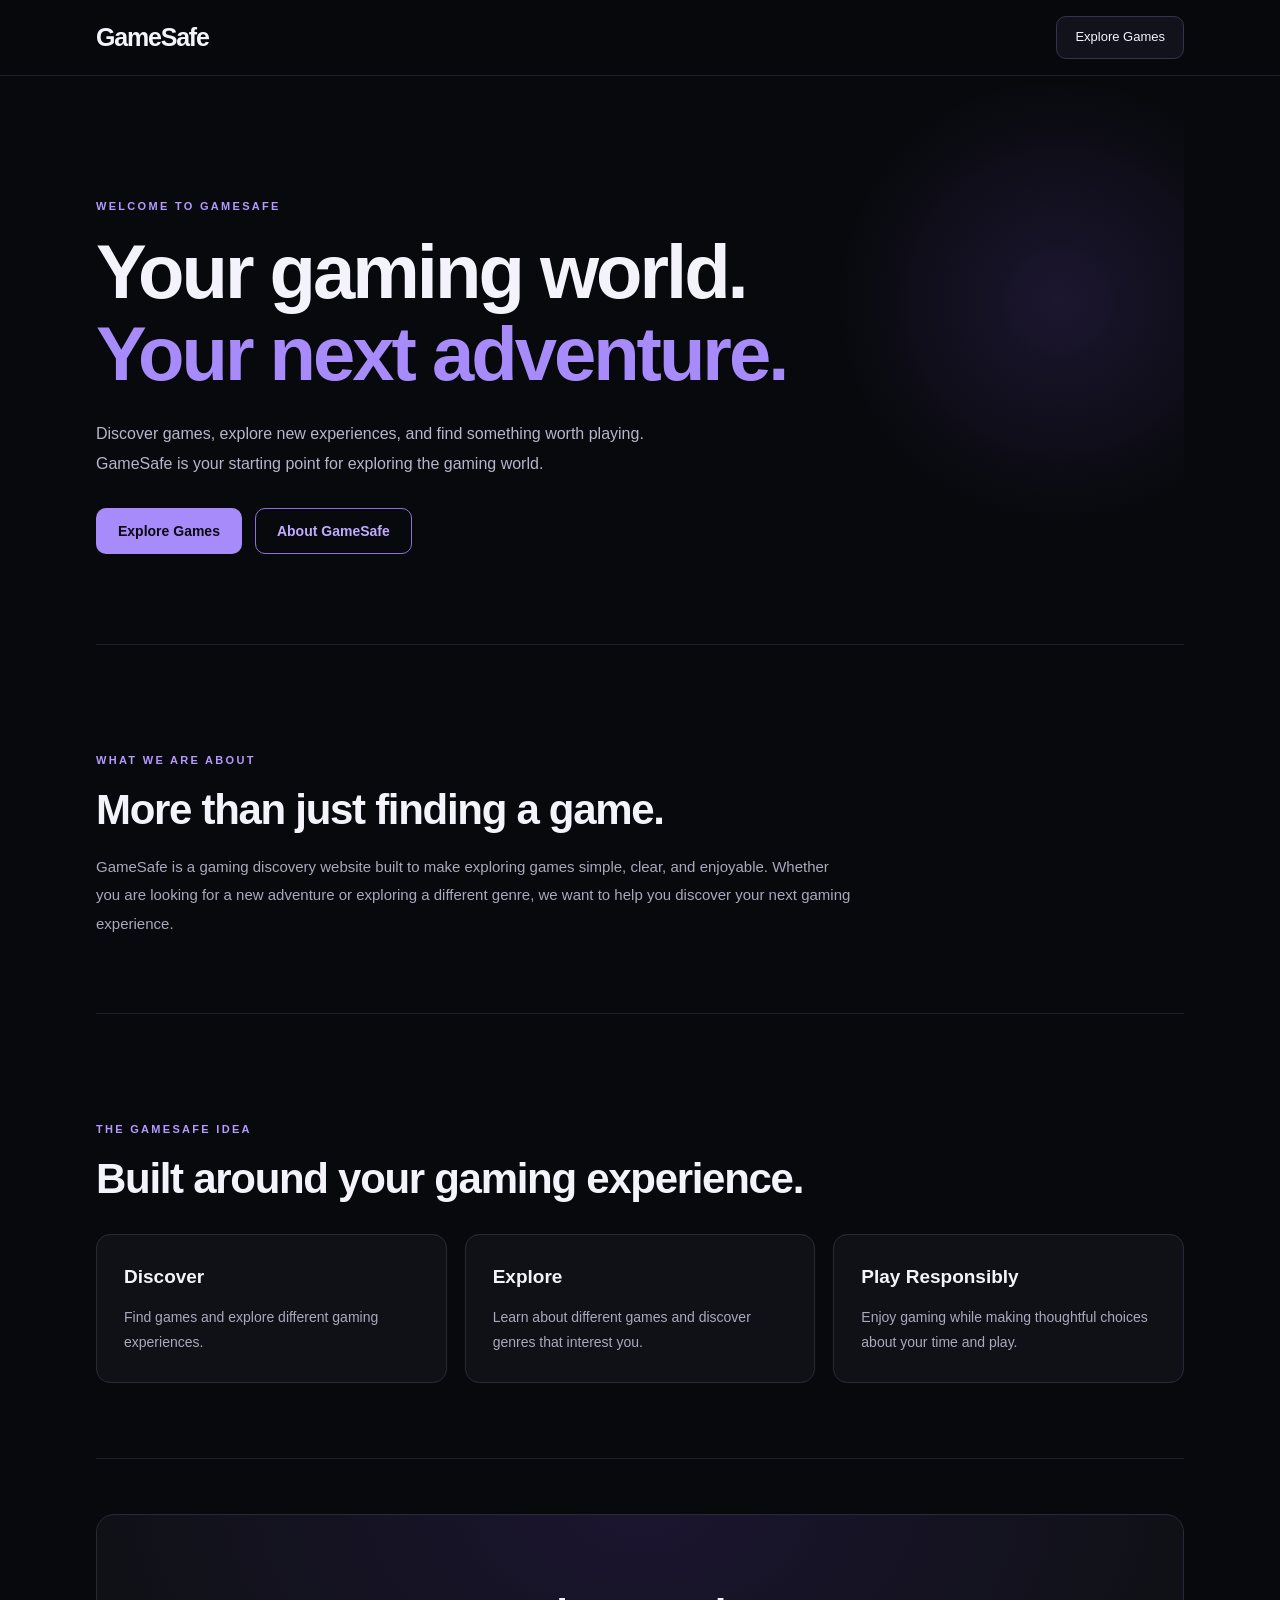
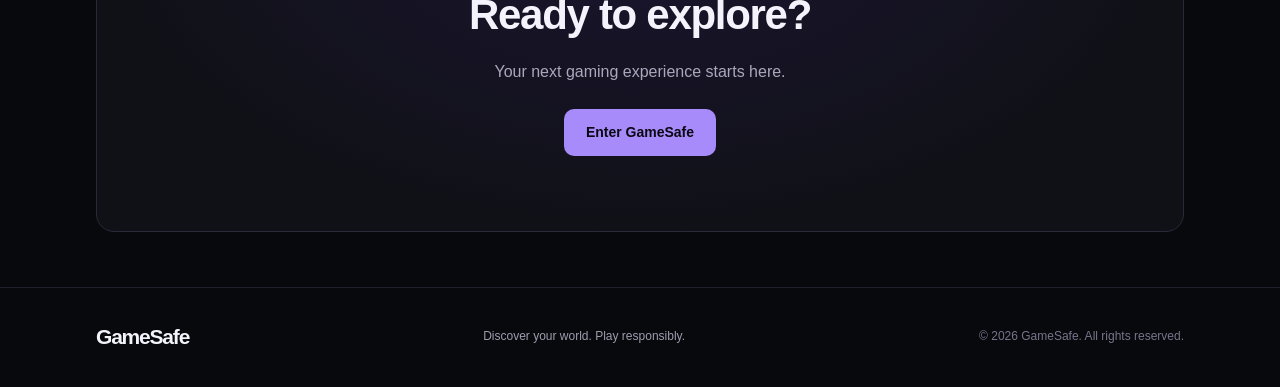
==== index.html @ dbda942b "Update index.html" ====
<!-- yo akash if you wanna modify the code you can modify but save the existing code somewhere -->

<!DOCTYPE html>
<html lang="en">
<head>
    <meta charset="UTF-8">
    <meta name="viewport" content="width=device-width, initial-scale=1.0">
    <meta name="theme-color" content="#09090b">
    <meta name="description" content="GameSafe helps you discover games and explore gaming responsibly.">
    <title>GameSafe — Discover Your Gaming World</title>
    <link rel="icon" type="image/svg+xml" href="./favicon.svg">
    <link rel="stylesheet" href="./style.css">
</head>
<body>

    <!-- HEADER -->
    <header class="site-header">
        <div class="header-container">
            <a href="./index.html" class="logo">GameSafe</a>
            <a href="./games.html" class="header-button">Explore Games</a>
        </div>
    </header>

    <!-- LANDING PAGE -->
    <main id="home">

        <!-- HERO SECTION -->
        <section class="hero-section">
            <div class="hero-content">
                <p class="eyebrow">WELCOME TO GAMESAFE</p>

                <h1>
                    Your gaming world.
                    <span class="hero-highlight">Your next adventure.</span>
                </h1>

                <p class="hero-description">
                    Discover games, explore new experiences, and find
                    something worth playing. GameSafe is your starting
                    point for exploring the gaming world.
                </p>

                <div class="hero-actions">
                    <a href="./games.html" class="primary-button">
                        Explore Games
                    </a>
                    <a href="#about" class="secondary-button">
                        About GameSafe
                    </a>
                </div>
            </div>
        </section>

        <!-- ABOUT SECTION -->
        <section class="about-section" id="about">
            <p class="eyebrow">WHAT WE ARE ABOUT</p>
            <h2>More than just finding a game.</h2>

            <p class="about-description">
                GameSafe is a gaming discovery website built to make
                exploring games simple, clear, and enjoyable.
                Whether you are looking for a new adventure or
                exploring a different genre, we want to help you
                discover your next gaming experience.
            </p>
        </section>

        <!-- WEBSITE PRINCIPLES -->
        <section class="principles-section">
            <p class="eyebrow">THE GAMESAFE IDEA</p>
            <h2>Built around your gaming experience.</h2>

            <div class="principles-grid">

                <article class="principle-card">
                    <h3>Discover</h3>
                    <p>
                        Find games and explore different
                        gaming experiences.
                    </p>
                </article>

                <article class="principle-card">
                    <h3>Explore</h3>
                    <p>
                        Learn about different games and
                        discover genres that interest you.
                    </p>
                </article>

                <article class="principle-card">
                    <h3>Play Responsibly</h3>
                    <p>
                        Enjoy gaming while making thoughtful
                        choices about your time and play.
                    </p>
                </article>

            </div>
        </section>

        <!-- FINAL CALL TO ACTION -->
        <section class="closing-section">
            <h2>Ready to explore?</h2>
            <p>Your next gaming experience starts here.</p>
            <a href="./games.html" class="primary-button">
                Enter GameSafe
            </a>
        </section>

    </main>

    <!-- FOOTER -->
    <footer class="site-footer">
        <a href="./index.html" class="logo">GameSafe</a>
        <p>Discover your world. Play responsibly.</p>
        <p class="copyright">
            &copy; 2026 GameSafe. All rights reserved.
        </p>
    </footer>
        

</body>
</html>
---- style.css ----
:root {
    --bg: #08090d;
    --surface: #101117;
    --surface-light: #171823;
    --border: #292a39;
    --text: #f4f3fb;
    --muted: #aaa8bc;
    --purple: #a78bfa;
    --purple-light: #c2aaff;
    --purple-dark: #7651c9;
    --radius: 14px;
    --content-width: 1200px;
}

* {
    box-sizing: border-box;
    margin: 0;
    padding: 0;
}

html {
    scroll-behavior: smooth;
    scroll-padding-top: 100px;
}

body {
    min-height: 100vh;
    background: var(--bg);
    color: var(--text);
    font-family: Inter, -apple-system, BlinkMacSystemFont, "Segoe UI", sans-serif;
    line-height: 1.6;
    -webkit-font-smoothing: antialiased;
}

a {
    color: inherit;
    text-decoration: none;
}

button,
input,
textarea,
select {
    font: inherit;
}

button {
    cursor: pointer;
}

img {
    display: block;
    max-width: 100%;
}

::selection {
    color: #08090d;
    background: var(--purple);
}

/* ================================
   MAIN NAVIGATION
================================ */

.site-header,
.navbar {
    min-height: 76px;
    padding: 0 7.5%;
    display: flex;
    align-items: center;
    background: rgba(8, 9, 13, 0.96);
    border-bottom: 1px solid #20202c;
    position: sticky;
    top: 0;
    z-index: 100;
    backdrop-filter: blur(18px);
}

.header-container {
    width: 100%;
    max-width: var(--content-width);
    margin: 0 auto;
    display: flex;
    align-items: center;
    justify-content: space-between;
    gap: 28px;
}

.logo {
    flex-shrink: 0;
    color: var(--text);
    font-size: 25px;
    font-weight: 800;
    letter-spacing: -1.2px;
}

.logo span {
    color: var(--purple);
}

.header-button,
.nav-button {
    flex-shrink: 0;
    padding: 10px 18px;
    color: var(--text);
    background: #11121b;
    border: 1px solid #35334b;
    border-radius: 10px;
    font-size: 13px;
    transition: background 0.2s ease, border-color 0.2s ease;
}

.header-button:hover,
.nav-button:hover {
    background: #1c192a;
    border-color: var(--purple);
}

.nav-links {
    display: flex;
    align-items: center;
    justify-content: center;
    gap: 30px;
}

.nav-links a {
    color: #aaa9bc;
    font-size: 14px;
    transition: color 0.2s ease;
}

.nav-links a:hover,
.nav-links a.active {
    color: #fff;
}

/* Shared page layout */

main {
    width: min(var(--content-width), 85%);
    margin: 0 auto;
}

section {
    scroll-margin-top: 100px;
}

/* ================================
   EYEBROW LABELS
================================ */

.eyebrow {
    margin-top: 32px;
    margin-bottom: 15px;
    color: #b49aff;
    font-size: 11px;
    font-weight: 800;
    letter-spacing: 2.3px;
}

/* ================================
   HOMEPAGE HERO
================================ */

.hero-section {
    min-height: 480px;
    padding: 90px 0;
    display: flex;
    align-items: center;
    border-bottom: 1px solid #20202c;
    position: relative;
    overflow: hidden;
}

.hero-section::before {
    content: "";
    position: absolute;
    width: 450px;
    height: 450px;
    right: -100px;
    top: 0;
    background: radial-gradient(circle, rgba(126, 87, 220, 0.17), transparent 70%);
    pointer-events: none;
}

.hero-content {
    position: relative;
    z-index: 1;
    max-width: 820px;
}

.hero-section h1 {
    max-width: 800px;
    color: var(--text);
    font-size: clamp(44px, 6vw, 76px);
    line-height: 1.08;
    letter-spacing: -3px;
}

.hero-highlight {
    display: block;
    color: var(--purple);
}

.hero-description {
    max-width: 600px;
    margin: 24px 0 28px;
    color: #b7b5c9;
    font-size: 16px;
    line-height: 1.9;
}

.hero-actions {
    display: flex;
    flex-wrap: wrap;
    gap: 13px;
}

/* Buttons */

.button,
.primary-button,
.secondary-button {
    min-height: 46px;
    padding: 11px 21px;
    display: inline-flex;
    align-items: center;
    justify-content: center;
    border: 1px solid transparent;
    border-radius: 10px;
    font-size: 14px;
    font-weight: 700;
    transition: transform 0.2s ease, box-shadow 0.2s ease, background 0.2s ease;
}

.button:hover,
.primary-button:hover,
.secondary-button:hover {
    transform: translateY(-2px);
}

.primary-button {
    color: #0a0811;
    background: var(--purple);
}

.primary-button:hover {
    background: var(--purple-light);
    box-shadow: 0 0 28px rgba(167, 139, 250, 0.2);
}

.secondary-button {
    color: var(--purple-light);
    background: transparent;
    border-color: #8d70d9;
}

.secondary-button:hover {
    background: #171321;
}

/* ================================
   ABOUT AND PRINCIPLES
================================ */

.about-section,
.principles-section {
    padding: 75px 0;
    border-bottom: 1px solid #20202c;
}

.about-section h2,
.principles-section h2,
.closing-section h2 {
    margin-bottom: 18px;
    color: var(--text);
    font-size: clamp(28px, 4vw, 42px);
    line-height: 1.2;
    letter-spacing: -1.3px;
}

.about-description {
    max-width: 760px;
    color: var(--muted);
    font-size: 15px;
    line-height: 1.9;
}

.principles-grid,
.features,
.feature-grid,
.info-grid {
    margin-top: 30px;
    display: grid;
    grid-template-columns: repeat(3, minmax(0, 1fr));
    gap: 18px;
}

.principle-card,
.feature-card {
    padding: 27px;
    background: var(--surface);
    border: 1px solid var(--border);
    border-radius: var(--radius);
    transition: border-color 0.2s ease, transform 0.2s ease;
}

.principle-card:hover,
.feature-card:hover {
    transform: translateY(-3px);
    border-color: var(--purple-dark);
}

.principle-card h3,
.feature-card h3 {
    margin-bottom: 12px;
    color: var(--text);
    font-size: 19px;
}

.principle-card p,
.feature-card p {
    color: var(--muted);
    font-size: 14px;
    line-height: 1.8;
}

/* ================================
   HOMEPAGE CLOSING SECTION
================================ */

.closing-section {
    padding: 75px 25px;
    margin: 55px 0;
    text-align: center;
    background: radial-gradient(ellipse at top, #1b1530, #101117 70%);
    border: 1px solid var(--border);
    border-radius: 18px;
}

.closing-section p {
    margin-bottom: 25px;
    color: var(--muted);
}

/* ================================
   FOOTER
================================ */

.site-footer,
.footer {
    min-height: 100px;
    padding: 25px 7.5%;
    display: flex;
    align-items: center;
    justify-content: space-between;
    flex-wrap: wrap;
    gap: 16px;
    border-top: 1px solid #20202c;
    color: #9f9caf;
}

.site-footer .logo,
.footer .logo {
    color: var(--text);
    font-size: 21px;
}

.site-footer p,
.footer p,
.footer > span {
    margin: 0;
    font-size: 12px;
}

.copyright {
    color: #77758c;
}

/* ================================
   GAMES PAGE SECTION HEADINGS
================================ */

.section-heading {
    margin-bottom: 25px;
    display: flex;
    align-items: end;
    justify-content: space-between;
    gap: 20px;
}

.section-heading h2 {
    color: var(--text);
    font-size: clamp(27px, 3vw, 36px);
    line-height: 1.2;
    letter-spacing: -1.3px;
}

.section-heading h2 span {
    color: var(--purple);
}

.section-description {
    margin-top: 10px;
    color: var(--muted);
    font-size: 14px;
}

/* Give the games collection more space below navigation */

.games-section {
    padding-top: 100px;
}

.categories-section {
    padding-top: 65px;
}

/* Collection count, if used elsewhere */

.collection-count {
    padding: 8px 11px;
    color: var(--purple-light);
    background: #13111c;
    border: 1px solid #302744;
    border-radius: 8px;
    font-size: 10px;
    letter-spacing: 1.4px;
    white-space: nowrap;
}

/* ================================
   GAME CARDS
================================ */

.game-grid {
    display: grid;
    grid-template-columns: repeat(4, minmax(0, 1fr));
    gap: 17px;
}

.game-card {
    min-width: 0;
    overflow: hidden;
    background: var(--surface);
    border: 1px solid var(--border);
    border-radius: var(--radius);
    transition: transform 0.25s ease, border-color 0.25s ease;
}

.game-card:hover {
    transform: translateY(-5px);
    border-color: #8e70d5;
}

.game-art {
    height: 170px;
    position: relative;
    display: grid;
    place-items: center;
    overflow: hidden;
}

.game-art::before,
.game-art::after {
    content: "";
    position: absolute;
    border-radius: 50%;
}

.game-art::before {
    width: 180px;
    height: 180px;
    top: -65px;
    right: -35px;
    border: 1px solid rgba(255, 255, 255, 0.22);
}

.game-art::after {
    width: 160px;
    height: 160px;
    bottom: -100px;
    left: -55px;
    background: rgba(255, 255, 255, 0.08);
}

/* Game artwork backgrounds */

.art-adventure {
    background: linear-gradient(145deg, #7f9dba, #314f75 48%, #1c1c37);
}

.art-racing {
    background: linear-gradient(145deg, #24113c, #9a2a91 45%, #10182c);
}

.art-fantasy {
    background: linear-gradient(145deg, #9ec9c5, #457c8b 48%, #283c5b);
}

.art-scifi {
    background: linear-gradient(145deg, #172e51, #384b81 48%, #10101d);
}

.art-label {
    position: absolute;
    top: 13px;
    left: 13px;
    padding: 6px 8px;
    color: #fff;
    background: rgba(9, 9, 17, 0.55);
    border: 1px solid rgba(255, 255, 255, 0.18);
    border-radius: 6px;
    font-size: 9px;
    letter-spacing: 1px;
}

.art-visual {
    position: relative;
    z-index: 1;
    color: rgba(255, 255, 255, 0.9);
    font-size: 66px;
    font-weight: 900;
    letter-spacing: -5px;
    text-shadow: 0 8px 35px rgba(0, 0, 0, 0.3);
    transform: rotate(-7deg);
}

.game-info {
    padding: 17px;
}

.game-title-row {
    display: flex;
    align-items: center;
    justify-content: space-between;
    gap: 8px;
}

.game-title-row h3 {
    font-size: 15px;
    line-height: 1.4;
}

.game-number {
    color: #77748c;
    font-size: 10px;
}

.game-info p {
    min-height: 40px;
    margin: 10px 0 14px;
    color: var(--muted);
    font-size: 12px;
    line-height: 1.7;
}

.tags {
    display: flex;
    flex-wrap: wrap;
    gap: 6px;
}

.tags span {
    padding: 6px 8px;
    color: #c7c1e1;
    background: #171624;
    border: 1px solid #303047;
    border-radius: 7px;
    font-size: 10px;
}

/* ================================
   GAME GENRE CARDS
================================ */

.category-grid {
    display: grid;
    grid-template-columns: repeat(3, minmax(0, 1fr));
    gap: 13px;
}

.category-card {
    min-height: 76px;
    padding: 0 19px;
    display: flex;
    align-items: center;
    gap: 15px;
    background: var(--surface);
    border: 1px solid #2c2b3e;
    border-radius: 12px;
    transition: background 0.2s ease, border-color 0.2s ease;
}

.category-card:hover {
    background: #171321;
    border-color: #8d70d9;
}

.category-icon {
    width: 32px;
    color: #ad8aff;
    font-size: 26px;
    text-align: center;
    flex-shrink: 0;
}

.category-card > span:nth-child(2) {
    font-size: 14px;
    font-weight: 650;
}

.category-arrow {
    margin-left: auto;
    color: #ad8aff;
    font-size: 17px;
    transition: transform 0.2s ease;
}

.category-card:hover .category-arrow {
    transform: translate(3px, -3px);
}

/* ================================
   RESPONSIBLE GAMING PANEL
================================ */

.responsible-panel {
    margin: 65px 0 55px;
    padding: 28px 20px;
    display: grid;
    grid-template-columns: repeat(3, minmax(0, 1fr));
    gap: 20px;
    background: linear-gradient(110deg, #101117, #0c0d13);
    border: 1px solid var(--border);
    border-radius: 15px;
}

.responsible-item {
    padding: 0 10px;
    display: flex;
    align-items: center;
    gap: 15px;
}

.responsible-item + .responsible-item {
    padding-left: 25px;
    border-left: 1px solid var(--border);
}

.responsible-icon {
    width: 46px;
    height: 46px;
    flex: 0 0 46px;
    display: grid;
    place-items: center;
    color: var(--purple-light);
    background: #1a1529;
    border: 1px solid #44346c;
    border-radius: 50%;
    font-size: 25px;
}

.responsible-item h3 {
    margin-bottom: 7px;
    font-size: 14px;
}

.responsible-item p {
    color: var(--muted);
    font-size: 11px;
    line-height: 1.8;
}

/* ================================
   SHARED INPUTS
================================ */

input,
textarea,
select {
    width: 100%;
    padding: 12px 14px;
    color: var(--text);
    background: var(--surface);
    border: 1px solid var(--border);
    border-radius: 9px;
    outline: none;
}

input:focus,
textarea:focus,
select:focus {
    border-color: var(--purple);
    box-shadow: 0 0 0 3px rgba(167, 139, 250, 0.1);
}

input::placeholder,
textarea::placeholder {
    color: #77758c;
}

/* Keyboard accessibility */

a:focus-visible,
button:focus-visible,
input:focus-visible,
textarea:focus-visible,
select:focus-visible {
    outline: 2px solid var(--purple-light);
    outline-offset: 4px;
}

/* ================================
   TABLET LAYOUT
================================ */

@media (max-width: 950px) {
    .site-header,
    .navbar {
        padding-left: 5%;
        padding-right: 5%;
    }

    main {
        width: 90%;
    }

    .game-grid {
        grid-template-columns: repeat(2, minmax(0, 1fr));
    }

    .principles-grid,
    .features,
    .feature-grid,
    .info-grid {
        grid-template-columns: repeat(2, minmax(0, 1fr));
    }

    .responsible-panel {
        grid-template-columns: 1fr;
    }

    .responsible-item + .responsible-item {
        padding: 20px 10px 0;
        border-top: 1px solid var(--border);
        border-left: none;
    }
}

/* ================================
   MOBILE LAYOUT
================================ */

@media (max-width: 620px) {
    .site-header,
    .navbar {
        min-height: 70px;
        padding: 14px 5%;
    }

    .logo {
        font-size: 23px;
    }

    .header-button,
    .nav-button {
        padding: 9px 12px;
        font-size: 12px;
    }

    .hero-section {
        min-height: auto;
        padding: 65px 0;
    }

    .hero-section h1 {
        font-size: clamp(40px, 11vw, 60px);
        letter-spacing: -2px;
    }

    .hero-description {
        font-size: 14px;
    }

    .about-section,
    .principles-section {
        padding: 55px 0;
    }

    .principles-grid,
    .features,
    .feature-grid,
    .info-grid,
    .category-grid {
        grid-template-columns: 1fr;
    }

    /* Stack heading content on smaller screens */

    .section-heading {
        align-items: flex-start;
        flex-direction: column;
    }

    .game-grid {
        gap: 12px;
    }

    .game-art {
        height: 130px;
    }

    .game-info {
        padding: 12px;
    }

    .game-title-row h3 {
        font-size: 13px;
    }

    .game-info p {
        font-size: 11px;
    }

    .tags span {
        font-size: 9px;
    }

    .closing-section {
        padding: 55px 18px;
        margin: 40px 0;
    }

    .site-footer,
    .footer {
        flex-direction: column;
        align-items: flex-start;
        padding: 25px 5%;
    }

    .responsible-panel {
        margin: 45px 0;
        padding: 22px 12px;
    }
}

/* Smaller phones */

@media (max-width: 360px) {
    .game-grid {
        grid-template-columns: 1fr;
    }

    .game-art {
        height: 180px;
    }

    .hero-actions {
        flex-direction: column;
        align-items: stretch;
    }
}

/* ================================
   GAMESAFE AUTHENTICATION PAGE
================================ */

.auth-page {
    min-height: 100vh;
    margin: 0;
    background:
        radial-gradient(
            ellipse at 50% 35%,
            rgba(132, 92, 255, 0.10),
            transparent 55%
        ),
        #08080c;
    color: #f7f5ff;
    font-family: Inter, system-ui, -apple-system, BlinkMacSystemFont,
        "Segoe UI", sans-serif;
}

/* Authentication header */

.auth-header {
    width: min(1200px, calc(100% - 48px));
    min-height: 82px;
    margin: 0 auto;
    display: flex;
    align-items: center;
    justify-content: space-between;
    border-bottom: 1px solid rgba(255, 255, 255, 0.08);
}

.auth-header .brand {
    color: #f7f5ff;
    font-size: 27px;
    font-weight: 850;
    letter-spacing: -1.5px;
    text-decoration: none;
}

.auth-header .brand span {
    color: #a78bfa;
}

.auth-header p {
    color: #9290a3;
    font-size: 10px;
    font-weight: 800;
    letter-spacing: 2px;
}

/* Authentication layout */

.auth-main {
    width: min(calc(100% - 32px), 480px);
    margin: 0 auto;
    padding: 64px 0 35px;
}

.auth-card {
    padding: 38px;
    border: 1px solid rgba(180, 155, 255, 0.19);
    border-radius: 24px;
    background: rgba(17, 16, 25, 0.88);
    box-shadow:
        0 25px 80px rgba(0, 0, 0, 0.3),
        0 0 55px rgba(139, 92, 246, 0.055);
}

/* Authentication heading */

.auth-label {
    display: inline-block;
    margin-bottom: 17px;
    color: #b59aff;
    font-size: 11px;
    font-weight: 850;
    letter-spacing: 2.5px;
}

.auth-heading h1 {
    margin: 0 0 13px;
    font-size: clamp(30px, 6vw, 39px);
    font-weight: 850;
    letter-spacing: -1.8px;
    line-height: 1.15;
}

.auth-heading h1 span {
    color: #a78bfa;
}

.auth-heading p {
    margin: 0;
    color: #a6a2b5;
    font-size: 14px;
    line-height: 1.8;
}

/* Authentication form */

.auth-form {
    margin-top: 32px;
}

.form-group {
    margin-bottom: 21px;
}

.form-group label {
    display: block;
    margin-bottom: 9px;
    color: #e8e4f5;
    font-size: 13px;
    font-weight: 700;
}

.form-group input {
    box-sizing: border-box;
    width: 100%;
    min-height: 49px;
    padding: 0 15px;
    border: 1px solid #343142;
    border-radius: 11px;
    outline: none;
    background: #0d0c13;
    color: #f7f5ff;
    font: inherit;
    font-size: 14px;
    transition: border-color 0.2s, box-shadow 0.2s;
}

.form-group input::placeholder {
    color: #686477;
}

.form-group input:focus {
    border-color: #a78bfa;
    box-shadow: 0 0 0 3px rgba(167, 139, 250, 0.12);
}

/* Remember me and password recovery */

.auth-options {
    display: flex;
    align-items: center;
    justify-content: space-between;
    flex-wrap: wrap;
    gap: 12px;
    margin: 4px 0 25px;
}

.remember-option {
    display: inline-flex;
    align-items: center;
    gap: 8px;
    color: #b6b2c5;
    font-size: 12px;
    cursor: pointer;
}

.remember-option input {
    accent-color: #a78bfa;
}

.auth-options a {
    color: #b59aff;
    font-size: 12px;
    text-decoration: none;
}

.auth-options a:hover {
    color: #d1c2ff;
    text-decoration: underline;
}

/* Sign-in button */

.auth-submit {
    display: flex;
    align-items: center;
    justify-content: space-between;
    width: 100%;
    min-height: 51px;
    padding: 0 18px;
    border: 0;
    border-radius: 11px;
    background: #a78bfa;
    color: #100b20;
    font: inherit;
    font-size: 14px;
    font-weight: 850;
    cursor: pointer;
    transition: background 0.2s, transform 0.2s, box-shadow 0.2s;
}

.auth-submit span {
    font-size: 21px;
}

.auth-submit:hover {
    background: #bba5ff;
    box-shadow: 0 8px 28px rgba(167, 139, 250, 0.18);
    transform: translateY(-1px);
}

.auth-submit:active {
    transform: translateY(0);
}

/* Authentication status message */

.auth-message {
    display: none;
    margin: 15px 0 0;
    padding: 12px;
    border: 1px solid rgba(167, 139, 250, 0.2);
    border-radius: 9px;
    background: rgba(167, 139, 250, 0.07);
    color: #d4c7ff;
    font-size: 12px;
    line-height: 1.6;
}

.auth-message.is-visible {
    display: block;
}

/* Create account */

.auth-divider {
    display: flex;
    align-items: center;
    gap: 14px;
    margin: 29px 0 20px;
}

.auth-divider::before,
.auth-divider::after {
    flex: 1;
    height: 1px;
    background: #302b3c;
    content: "";
}

.auth-divider span {
    color: #777286;
    font-size: 10px;
    font-weight: 800;
    letter-spacing: 1.7px;
}

.create-account {
    display: flex;
    align-items: center;
    justify-content: space-between;
    min-height: 48px;
    padding: 0 15px;
    border: 1px solid #454052;
    border-radius: 11px;
    color: #f0ebff;
    font-size: 13px;
    font-weight: 750;
    text-decoration: none;
    transition: border-color 0.2s, background 0.2s;
}

.create-account span {
    color: #b59aff;
    font-size: 19px;
}

.create-account:hover {
    border-color: #a78bfa;
    background: rgba(167, 139, 250, 0.06);
}

/* Authentication footer */

.auth-footer {
    margin: 23px 0 0;
    color: #777286;
    font-size: 11px;
    line-height: 1.7;
    text-align: center;
}

.auth-bottom {
    margin: 28px 0 0;
    color: #6f687f;
    font-size: 10px;
    font-weight: 800;
    letter-spacing: 2.5px;
    text-align: center;
}

/* Authentication mobile layout */

@media (max-width: 520px) {
    .auth-header {
        width: calc(100% - 32px);
        min-height: 70px;
    }

    .auth-header .brand {
        font-size: 24px;
    }

    .auth-header p {
        font-size: 8px;
        letter-spacing: 1px;
    }

    .auth-main {
        padding-top: 35px;
    }

    .auth-card {
        padding: 25px 21px;
        border-radius: 19px;
    }

    .auth-heading h1 {
        letter-spacing: -1.2px;
    }
}

/* Respect reduced-motion preferences */

@media (prefers-reduced-motion: reduce) {
    .button,
    .primary-button,
    .secondary-button,
    .game-card,
    .category-arrow,
    .auth-submit,
    .form-group input,
    .create-account {
        transition: none;
    }

    html {
        scroll-behavior: auto;
    }
}

/* ================================
   NAVBAR ALIGNMENT
================================ */

/* These rules apply to pages using .navbar */

.navbar {
    justify-content: space-between;
    gap: 24px;
    padding-left: max(24px, calc((100% - 1200px) / 2));
    padding-right: max(24px, calc((100% - 1200px) / 2));
}

.navbar .nav-links {
    display: flex;
    align-items: center;
    justify-content: center;
    flex: 1;
    gap: clamp(14px, 2vw, 30px);
}

.navbar .logo,
.navbar .nav-button {
    flex-shrink: 0;
}

.navbar .nav-links a {
    white-space: nowrap;
}

@media (max-width: 850px) {
    .navbar {
        flex-wrap: wrap;
        justify-content: center;
        padding-top: 14px;
        padding-bottom: 14px;
    }

    .navbar .nav-links {
        flex-wrap: wrap;
        flex: 1 1 100%;
        gap: 12px 20px;
    }
}

/* GameSafe Sign In Page */

.signin-container {
    min-height: 85vh;
    display: flex;
    align-items: center;
    justify-content: center;
    padding: 60px 20px;
}

.signin-card {
    width: 100%;
    max-width: 430px;
    padding: 40px;
    background: #101117;
    border: 1px solid #292a39;
    border-radius: 20px;
    box-shadow: 0 20px 60px rgba(0, 0, 0, 0.3);
}

.signin-card h1 {
    margin: 0 0 12px;
    color: #f4f2ff;
    font-size: 32px;
    line-height: 1.2;
}

.signin-description {
    margin-bottom: 30px;
    color: #a4a4b5;
    font-size: 14px;
    line-height: 1.7;
}

.signin-form {
    display: flex;
    flex-direction: column;
}

.signin-form label {
    margin: 0 0 8px;
    color: #e8e5f5;
    font-size: 13px;
    font-weight: 600;
}

.signin-form input {
    width: 100%;
    box-sizing: border-box;
    margin-bottom: 22px;
    padding: 14px 15px;
    background: #171823;
    border: 1px solid #303143;
    border-radius: 10px;
    color: #f4f2ff;
    font-size: 14px;
    outline: none;
    transition: border-color 0.2s, box-shadow 0.2s;
}

.signin-form input:focus {
    border-color: #a78bfa;
    box-shadow: 0 0 0 3px rgba(167, 139, 250, 0.12);
}

.signin-form input::placeholder {
    color: #747487;
}

.signin-button {
    padding: 14px;
    margin-top: 4px;
    background: #a78bfa;
    border: none;
    border-radius: 10px;
    color: #08090d;
    font-size: 14px;
    font-weight: 800;
    cursor: pointer;
    transition: background 0.2s, transform 0.2s;
}

.signin-button:hover {
    background: #bba6ff;
    transform: translateY(-2px);
}

.signup-text {
    margin-top: 26px;
    color: #a4a4b5;
    font-size: 13px;
    text-align: center;
}

.signup-text a {
    color: #b49aff;
    font-weight: 700;
    text-decoration: none;
}

.signup-text a:hover {
    text-decoration: underline;
}

.back-link {
    color: #c8c4d8;
    font-size: 13px;
    text-decoration: none;
}

.back-link:hover {
    color: #b49aff;
}

@media (max-width: 480px) {
    .signin-card {
        padding: 28px 22px;
    }

    .signin-card h1 {
        font-size: 27px;
    }
}

/* Sign-in page header fix */

.signin-header {
    position: relative;
    top: 0;
    left: 0;
    width: 100%;
    min-height: 76px;
    padding: 20px 7%;
    box-sizing: border-box;

    display: flex;
    align-items: center;
    justify-content: space-between;
    gap: 24px;
}

.signin-header .logo {
    display: inline-block;
    margin: 0;
    font-size: 22px;
    line-height: 1.4;
    white-space: nowrap;
}

.signin-header .back-link {
    display: inline-block;
    margin: 0;
    font-size: 14px;
    line-height: 1.5;
    white-space: nowrap;
}

.signin-container {
    min-height: calc(100vh - 76px);
    padding: 24px 20px;
    box-sizing: border-box;
}

@media (max-width: 480px) {
    .signin-header {
        padding: 18px 20px;
        gap: 16px;
    }
}
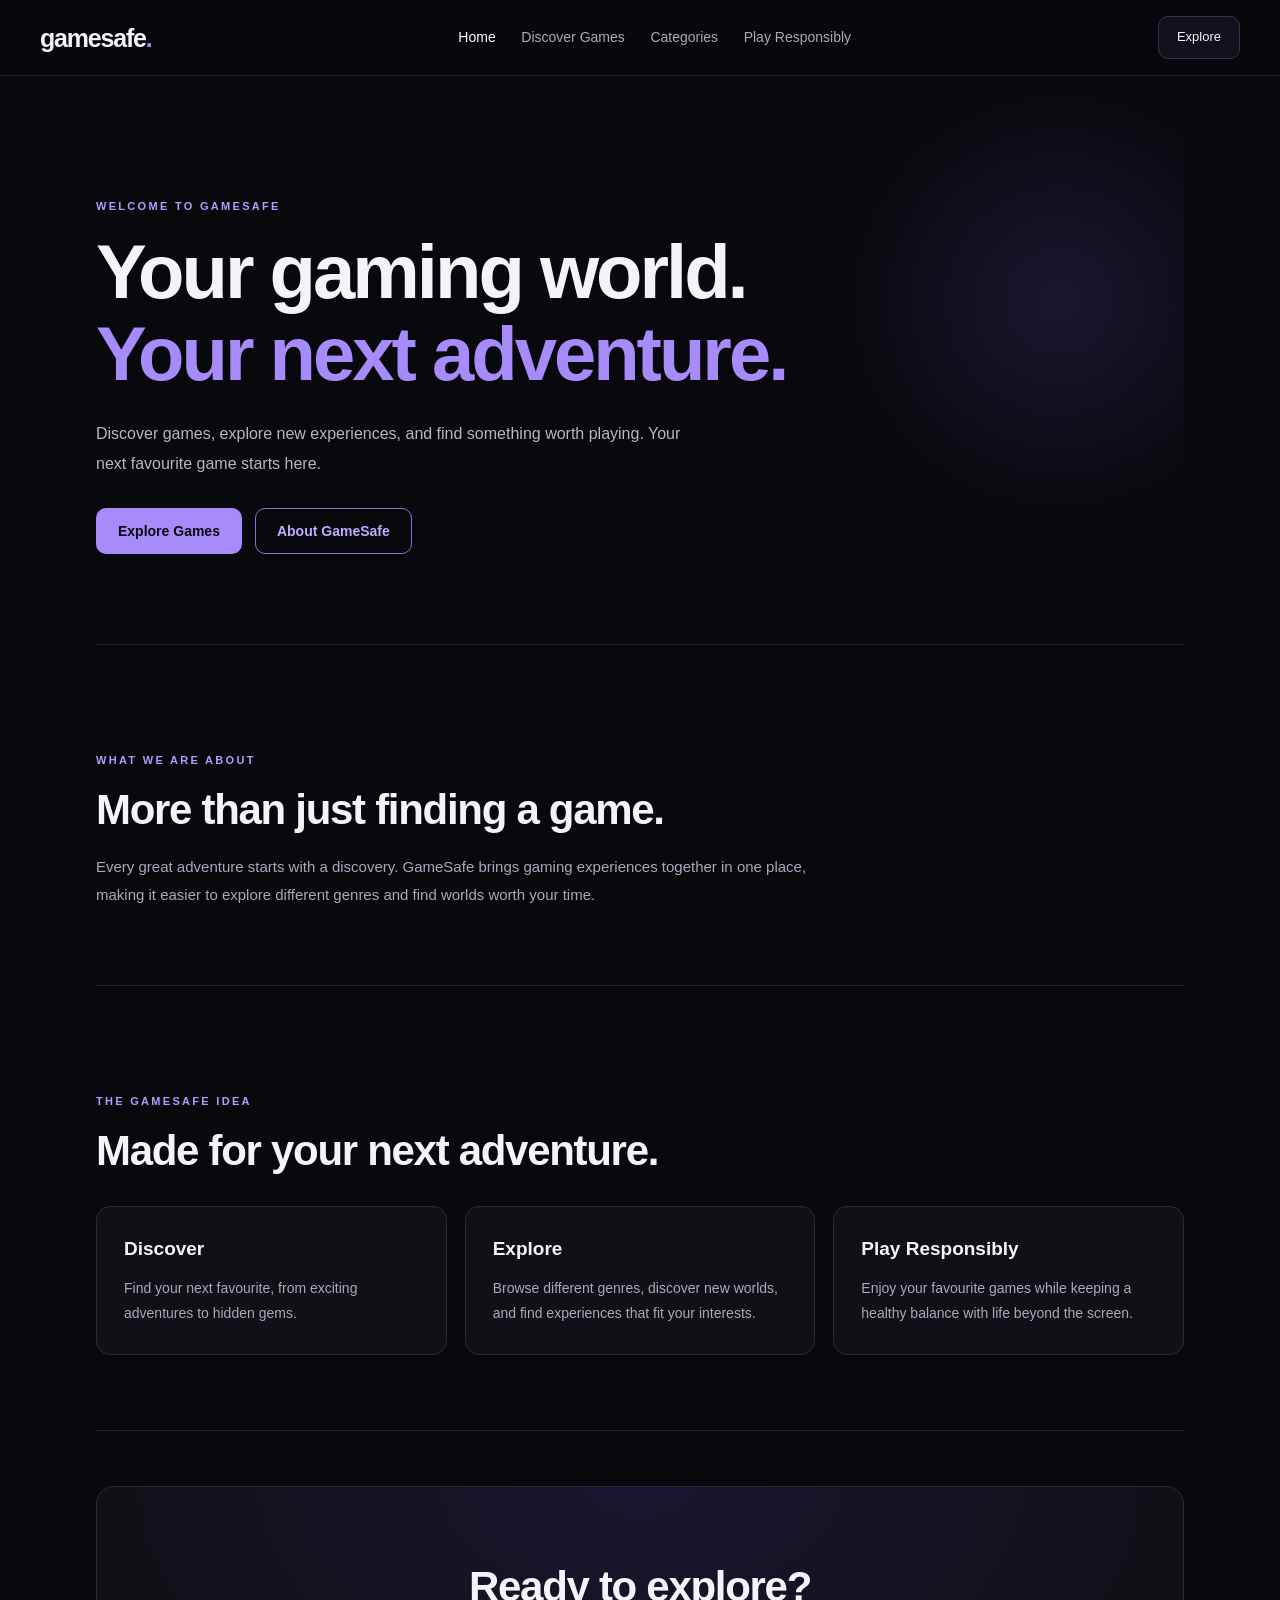
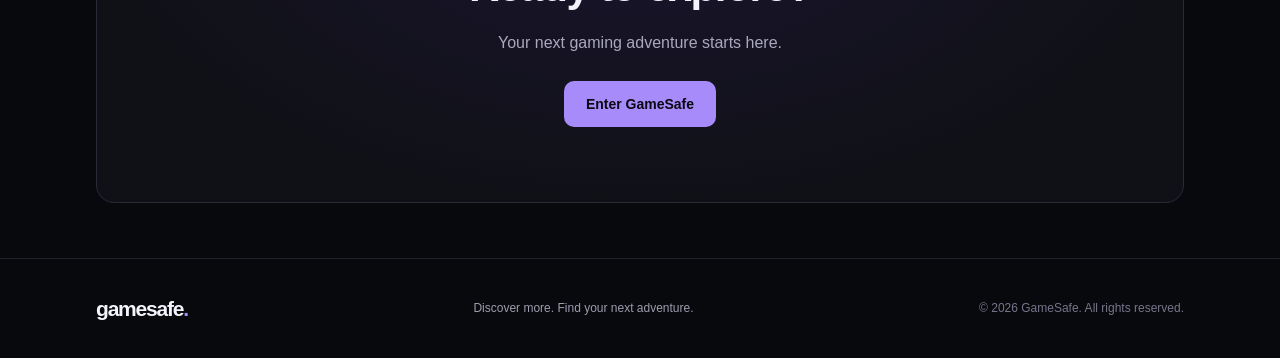
==== commit 3d635693: "Update index.html" ====
--- a/index.html
+++ b/index.html
@@ -1,127 +1,154 @@
-<!-- yo akash if you wanna modify the code you can modify but save the existing code somewhere -->
 
 <!DOCTYPE html>
 <html lang="en">
 <head>
+    <meta name="google-site-verification" content="UzLrV-4AFSS6kIqzw9CiGwNvHxpUOqqBNGoeSu82Of0">
     <meta charset="UTF-8">
     <meta name="viewport" content="width=device-width, initial-scale=1.0">
     <meta name="theme-color" content="#09090b">
-    <meta name="description" content="GameSafe helps you discover games and explore gaming responsibly.">
+    <meta name="description" content="GameSafe helps you discover games, explore genres, and find your next gaming adventure.">
+
     <title>GameSafe — Discover Your Gaming World</title>
+
     <link rel="icon" type="image/svg+xml" href="./favicon.svg">
     <link rel="stylesheet" href="./style.css">
 </head>
+
 <body>
 
-    <!-- HEADER -->
-    <header class="site-header">
-        <div class="header-container">
-            <a href="./index.html" class="logo">GameSafe</a>
-            <a href="./games.html" class="header-button">Explore Games</a>
-        </div>
+    <!-- MAIN NAVIGATION -->
+    <header class="navbar">
+        <a href="./index.html" class="logo" aria-label="GameSafe home">
+            gamesafe<span>.</span>
+        </a>
+
+        <nav class="nav-links" aria-label="Main navigation">
+            <a href="./index.html" class="active" aria-current="page">Home</a>
+            <a href="./games.html">Discover Games</a>
+            <a href="./games.html#categories">Categories</a>
+            <a href="#responsible">Play Responsibly</a>
+        </nav>
+
+        <a href="./games.html#games" class="nav-button">Explore</a>
     </header>
 
-    <!-- LANDING PAGE -->
+    <!-- HOMEPAGE -->
     <main id="home">
 
-        <!-- HERO SECTION -->
+        <!-- HERO -->
         <section class="hero-section">
             <div class="hero-content">
+
                 <p class="eyebrow">WELCOME TO GAMESAFE</p>
 
                 <h1>
                     Your gaming world.
-                    <span class="hero-highlight">Your next adventure.</span>
+                    <span class="hero-highlight">
+                        Your next adventure.
+                    </span>
                 </h1>
 
                 <p class="hero-description">
                     Discover games, explore new experiences, and find
-                    something worth playing. GameSafe is your starting
-                    point for exploring the gaming world.
+                    something worth playing. Your next favourite game
+                    starts here.
                 </p>
 
                 <div class="hero-actions">
                     <a href="./games.html" class="primary-button">
                         Explore Games
                     </a>
+
                     <a href="#about" class="secondary-button">
                         About GameSafe
                     </a>
                 </div>
+
             </div>
         </section>
 
-        <!-- ABOUT SECTION -->
+        <!-- ABOUT -->
         <section class="about-section" id="about">
+
             <p class="eyebrow">WHAT WE ARE ABOUT</p>
+
             <h2>More than just finding a game.</h2>
 
             <p class="about-description">
-                GameSafe is a gaming discovery website built to make
-                exploring games simple, clear, and enjoyable.
-                Whether you are looking for a new adventure or
-                exploring a different genre, we want to help you
-                discover your next gaming experience.
+                Every great adventure starts with a discovery.
+                GameSafe brings gaming experiences together in one
+                place, making it easier to explore different genres
+                and find worlds worth your time.
             </p>
+
         </section>
 
-        <!-- WEBSITE PRINCIPLES -->
-        <section class="principles-section">
+        <!-- PRINCIPLES -->
+        <section class="principles-section" id="responsible">
+
             <p class="eyebrow">THE GAMESAFE IDEA</p>
-            <h2>Built around your gaming experience.</h2>
+
+            <h2>Made for your next adventure.</h2>
 
             <div class="principles-grid">
 
                 <article class="principle-card">
                     <h3>Discover</h3>
                     <p>
-                        Find games and explore different
-                        gaming experiences.
+                        Find your next favourite, from exciting
+                        adventures to hidden gems.
                     </p>
                 </article>
 
                 <article class="principle-card">
                     <h3>Explore</h3>
                     <p>
-                        Learn about different games and
-                        discover genres that interest you.
+                        Browse different genres, discover new worlds,
+                        and find experiences that fit your interests.
                     </p>
                 </article>
 
                 <article class="principle-card">
                     <h3>Play Responsibly</h3>
                     <p>
-                        Enjoy gaming while making thoughtful
-                        choices about your time and play.
+                        Enjoy your favourite games while keeping
+                        a healthy balance with life beyond the screen.
                     </p>
                 </article>
 
             </div>
+
         </section>
 
         <!-- FINAL CALL TO ACTION -->
         <section class="closing-section">
+
             <h2>Ready to explore?</h2>
-            <p>Your next gaming experience starts here.</p>
+
+            <p>Your next gaming adventure starts here.</p>
+
             <a href="./games.html" class="primary-button">
                 Enter GameSafe
             </a>
+
         </section>
 
     </main>
 
     <!-- FOOTER -->
     <footer class="site-footer">
-        <a href="./index.html" class="logo">GameSafe</a>
-        <p>Discover your world. Play responsibly.</p>
+
+        <a href="./index.html" class="logo">
+            gamesafe<span>.</span>
+        </a>
+
+        <p>Discover more. Find your next adventure.</p>
+
         <p class="copyright">
             &copy; 2026 GameSafe. All rights reserved.
         </p>
+
     </footer>
-        
 
 </body>
 </html>
-
-
-
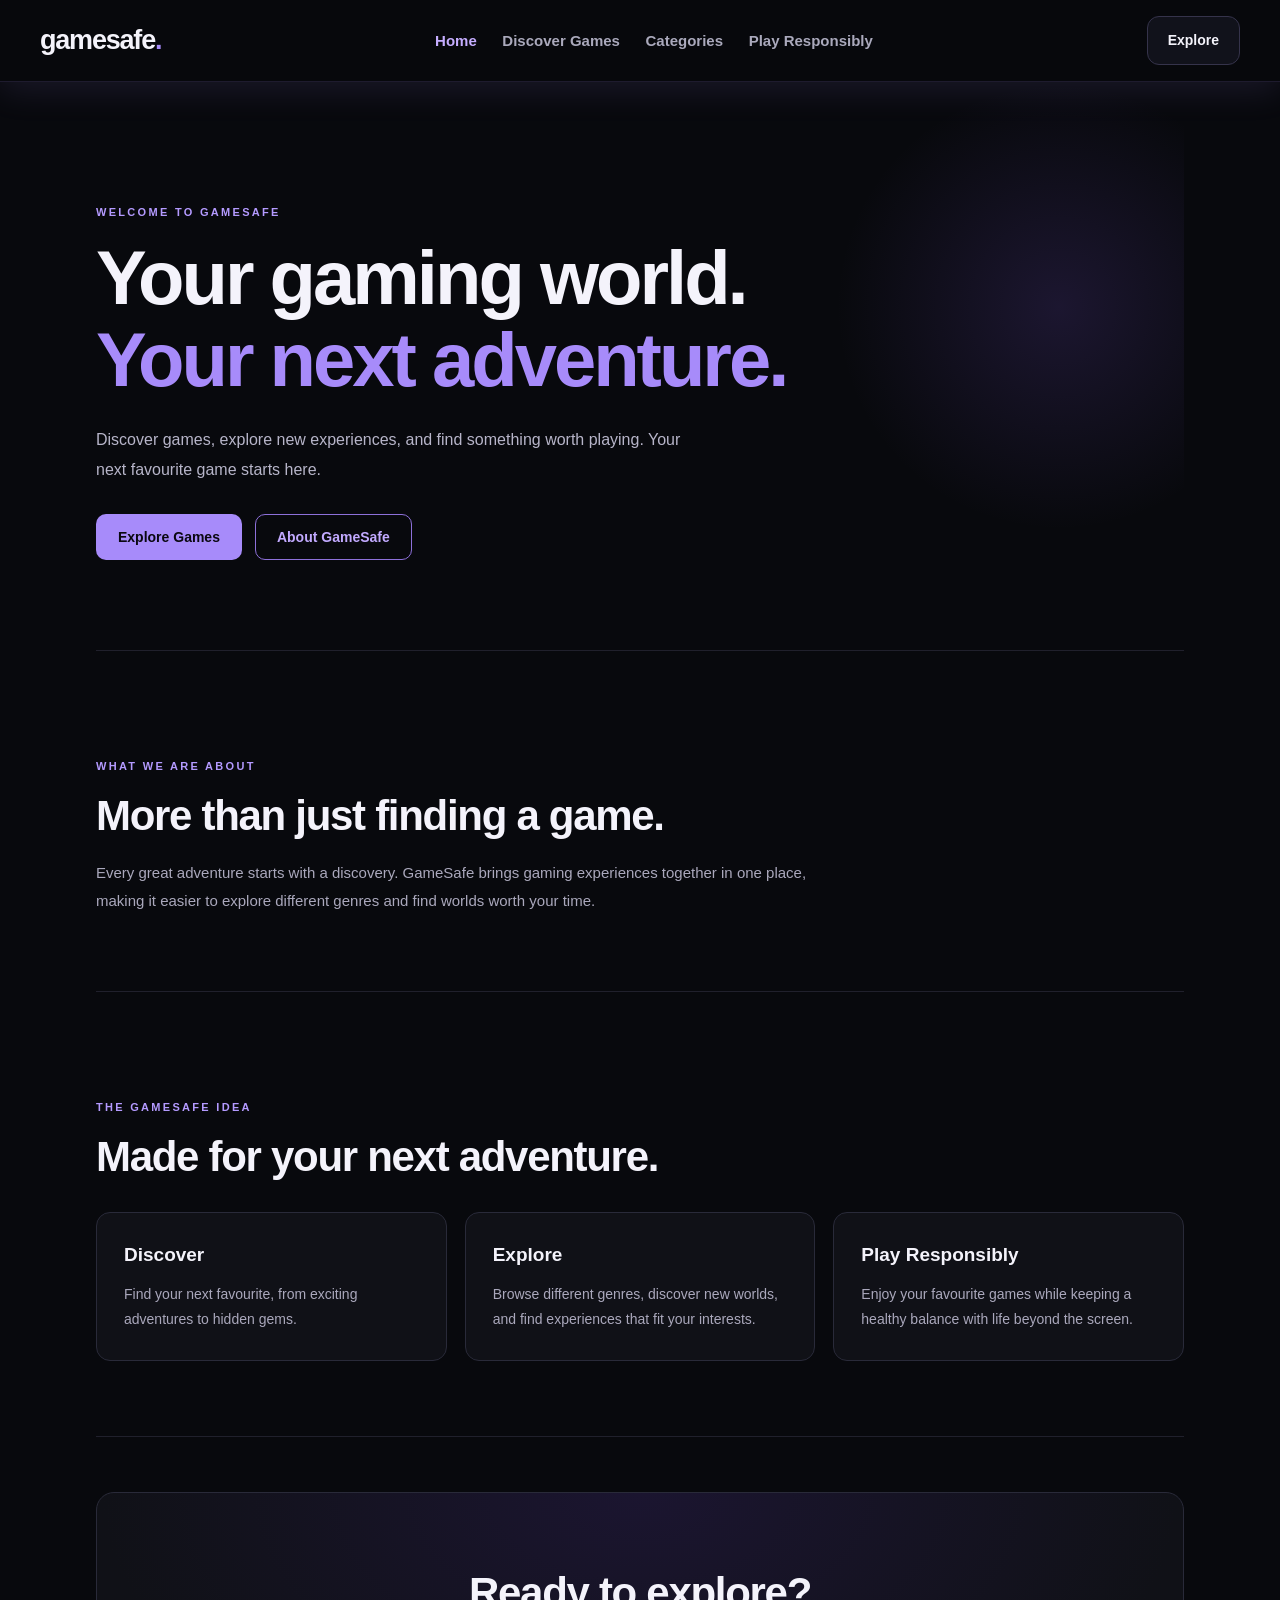
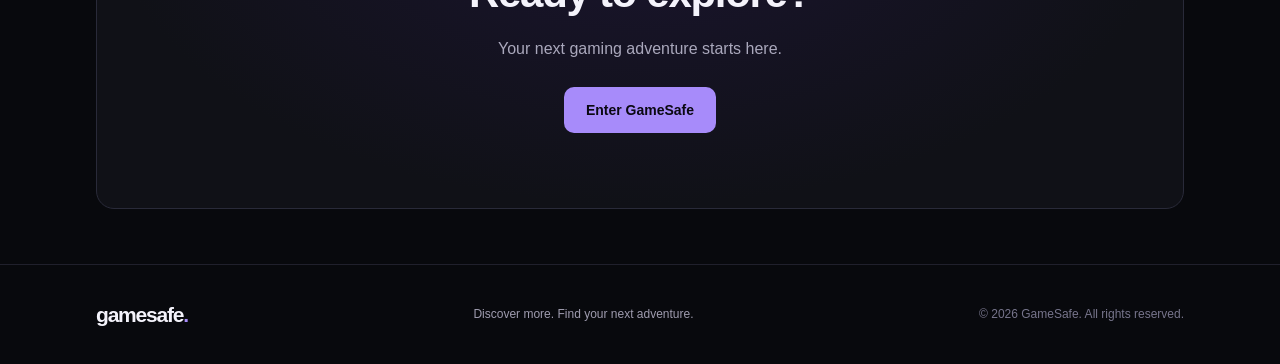
==== commit 92d5f6ba: "Update index.html" ====
--- a/index.html
+++ b/index.html
@@ -2,6 +2,7 @@
 <!DOCTYPE html>
 <html lang="en">
 <head>
+    <script async src="https://clicktag.io/latest.js" data-hostname="voidghostvamp.github.io" data-verify="tt-verify-8ff337d2b8cf4d23aced152b92ea033e"></script>
     <meta name="google-site-verification" content="UzLrV-4AFSS6kIqzw9CiGwNvHxpUOqqBNGoeSu82Of0">
     <meta charset="UTF-8">
     <meta name="viewport" content="width=device-width, initial-scale=1.0">
--- a/style.css
+++ b/style.css
@@ -1,4 +1,3 @@
-
 :root {
     --bg: #08090d;
     --surface: #101117;
@@ -13,8 +12,17 @@
     --content-width: 1200px;
 }
 
+/* ================================
+   RESET AND SHARED DEFAULTS
+================================ */
+
+*,
+*::before,
+*::after {
+    box-sizing: border-box;
+}
+
 * {
-    box-sizing: border-box;
     margin: 0;
     padding: 0;
 }
@@ -65,15 +73,18 @@
 
 .site-header,
 .navbar {
-    min-height: 76px;
-    padding: 0 7.5%;
-    display: flex;
-    align-items: center;
-    background: rgba(8, 9, 13, 0.96);
-    border-bottom: 1px solid #20202c;
     position: sticky;
     top: 0;
     z-index: 100;
+    min-height: 82px;
+    padding: 0 max(24px, calc((100% - var(--content-width)) / 2));
+    display: flex;
+    align-items: center;
+    justify-content: space-between;
+    gap: 24px;
+    background: rgba(8, 9, 13, 0.94);
+    border-bottom: 1px solid rgba(167, 139, 250, 0.14);
+    box-shadow: 0 8px 35px rgba(167, 139, 250, 0.12);
     backdrop-filter: blur(18px);
 }
 
@@ -90,24 +101,46 @@
 .logo {
     flex-shrink: 0;
     color: var(--text);
-    font-size: 25px;
+    font-size: 27px;
     font-weight: 800;
     letter-spacing: -1.2px;
 }
 
 .logo span {
     color: var(--purple);
+}
+
+.nav-links {
+    display: flex;
+    align-items: center;
+    justify-content: center;
+    flex: 1;
+    gap: clamp(14px, 2vw, 30px);
+}
+
+.nav-links a {
+    color: #aaa9bc;
+    font-size: 15px;
+    font-weight: 550;
+    white-space: nowrap;
+    transition: color 0.2s ease;
+}
+
+.nav-links a:hover,
+.nav-links a.active {
+    color: #c5adff;
 }
 
 .header-button,
 .nav-button {
     flex-shrink: 0;
-    padding: 10px 18px;
+    padding: 12px 20px;
     color: var(--text);
     background: #11121b;
     border: 1px solid #35334b;
-    border-radius: 10px;
-    font-size: 13px;
+    border-radius: 12px;
+    font-size: 14px;
+    font-weight: 650;
     transition: background 0.2s ease, border-color 0.2s ease;
 }
 
@@ -116,26 +149,6 @@
     background: #1c192a;
     border-color: var(--purple);
 }
-
-.nav-links {
-    display: flex;
-    align-items: center;
-    justify-content: center;
-    gap: 30px;
-}
-
-.nav-links a {
-    color: #aaa9bc;
-    font-size: 14px;
-    transition: color 0.2s ease;
-}
-
-.nav-links a:hover,
-.nav-links a.active {
-    color: #fff;
-}
-
-/* Shared page layout */
 
 main {
     width: min(var(--content-width), 85%);
@@ -164,22 +177,22 @@
 ================================ */
 
 .hero-section {
+    position: relative;
     min-height: 480px;
     padding: 90px 0;
     display: flex;
     align-items: center;
+    overflow: hidden;
     border-bottom: 1px solid #20202c;
-    position: relative;
-    overflow: hidden;
 }
 
 .hero-section::before {
     content: "";
     position: absolute;
+    top: 0;
+    right: -100px;
     width: 450px;
     height: 450px;
-    right: -100px;
-    top: 0;
     background: radial-gradient(circle, rgba(126, 87, 220, 0.17), transparent 70%);
     pointer-events: none;
 }
@@ -217,7 +230,7 @@
     gap: 13px;
 }
 
-/* Buttons */
+/* Homepage buttons */
 
 .button,
 .primary-button,
@@ -326,13 +339,11 @@
     line-height: 1.8;
 }
 
-/* ================================
-   HOMEPAGE CLOSING SECTION
-================================ */
+/* Homepage closing panel */
 
 .closing-section {
+    margin: 55px 0;
     padding: 75px 25px;
-    margin: 55px 0;
     text-align: center;
     background: radial-gradient(ellipse at top, #1b1530, #101117 70%);
     border: 1px solid var(--border);
@@ -379,7 +390,7 @@
 }
 
 /* ================================
-   GAMES PAGE SECTION HEADINGS
+   GAMES PAGE HEADINGS
 ================================ */
 
 .section-heading {
@@ -407,8 +418,6 @@
     font-size: 14px;
 }
 
-/* Give the games collection more space below navigation */
-
 .games-section {
     padding-top: 100px;
 }
@@ -416,8 +425,6 @@
 .categories-section {
     padding-top: 65px;
 }
-
-/* Collection count, if used elsewhere */
 
 .collection-count {
     padding: 8px 11px;
@@ -455,37 +462,46 @@
 }
 
 .game-art {
+    position: relative;
     height: 170px;
-    position: relative;
     display: grid;
     place-items: center;
     overflow: hidden;
+}
+
+.game-cover {
+    position: absolute;
+    z-index: 0;
+    inset: 0;
+    width: 100%;
+    height: 100%;
+    object-fit: cover;
 }
 
 .game-art::before,
 .game-art::after {
     content: "";
     position: absolute;
+    z-index: 1;
     border-radius: 50%;
+    pointer-events: none;
 }
 
 .game-art::before {
+    top: -65px;
+    right: -35px;
     width: 180px;
     height: 180px;
-    top: -65px;
-    right: -35px;
     border: 1px solid rgba(255, 255, 255, 0.22);
 }
 
 .game-art::after {
+    bottom: -100px;
+    left: -55px;
     width: 160px;
     height: 160px;
-    bottom: -100px;
-    left: -55px;
     background: rgba(255, 255, 255, 0.08);
 }
-
-/* Game artwork backgrounds */
 
 .art-adventure {
     background: linear-gradient(145deg, #7f9dba, #314f75 48%, #1c1c37);
@@ -505,11 +521,12 @@
 
 .art-label {
     position: absolute;
+    z-index: 2;
     top: 13px;
     left: 13px;
     padding: 6px 8px;
     color: #fff;
-    background: rgba(9, 9, 17, 0.55);
+    background: rgba(9, 9, 17, 0.7);
     border: 1px solid rgba(255, 255, 255, 0.18);
     border-radius: 6px;
     font-size: 9px;
@@ -518,7 +535,7 @@
 
 .art-visual {
     position: relative;
-    z-index: 1;
+    z-index: 2;
     color: rgba(255, 255, 255, 0.9);
     font-size: 66px;
     font-weight: 900;
@@ -600,10 +617,10 @@
 
 .category-icon {
     width: 32px;
+    flex-shrink: 0;
     color: #ad8aff;
     font-size: 26px;
     text-align: center;
-    flex-shrink: 0;
 }
 
 .category-card > span:nth-child(2) {
@@ -628,54 +645,65 @@
 
 .responsible-panel {
     margin: 65px 0 55px;
-    padding: 28px 20px;
+    padding: 30px 24px;
     display: grid;
     grid-template-columns: repeat(3, minmax(0, 1fr));
-    gap: 20px;
-    background: linear-gradient(110deg, #101117, #0c0d13);
+    align-items: stretch;
+    gap: 22px;
+    background:
+        radial-gradient(ellipse at top left, rgba(120, 83, 200, 0.09), transparent 65%),
+        linear-gradient(120deg, #101117, #0c0d13);
     border: 1px solid var(--border);
-    border-radius: 15px;
+    border-radius: 20px;
 }
 
 .responsible-item {
-    padding: 0 10px;
+    min-width: 0;
+    padding: 10px 14px;
     display: flex;
     align-items: center;
-    gap: 15px;
+    gap: 18px;
 }
 
 .responsible-item + .responsible-item {
-    padding-left: 25px;
-    border-left: 1px solid var(--border);
+    padding-left: 26px;
+    border-left: 1px solid #302a41;
 }
 
 .responsible-icon {
-    width: 46px;
-    height: 46px;
-    flex: 0 0 46px;
+    width: 56px;
+    height: 56px;
+    flex: 0 0 56px;
     display: grid;
     place-items: center;
     color: var(--purple-light);
-    background: #1a1529;
-    border: 1px solid #44346c;
+    background: rgba(167, 139, 250, 0.09);
+    border: 1px solid #57417f;
     border-radius: 50%;
-    font-size: 25px;
+    font-size: 29px;
+}
+
+.responsible-item > div:last-child {
+    min-width: 0;
 }
 
 .responsible-item h3 {
-    margin-bottom: 7px;
-    font-size: 14px;
+    margin-bottom: 9px;
+    color: #f7f5ff;
+    font-size: clamp(18px, 1.2vw, 21px);
+    font-weight: 750;
+    line-height: 1.35;
+    letter-spacing: -0.35px;
 }
 
 .responsible-item p {
-    color: var(--muted);
-    font-size: 11px;
-    line-height: 1.8;
-}
-
-/* ================================
-   SHARED INPUTS
-================================ */
+    max-width: 34ch;
+    color: #c0bdce;
+    font-size: clamp(14px, 1vw, 15px);
+    line-height: 1.75;
+}
+
+/* Shared controls and keyboard accessibility */
 
 input,
 textarea,
@@ -701,15 +729,299 @@
     color: #77758c;
 }
 
-/* Keyboard accessibility */
-
 a:focus-visible,
 button:focus-visible,
 input:focus-visible,
 textarea:focus-visible,
 select:focus-visible {
     outline: 2px solid var(--purple-light);
-    outline-offset: 4px;
+    outline-offset: 3px;
+}
+
+/* ================================
+   GAMESAFE SIGN-IN AND SIGN-UP
+================================ */
+
+.signin-page {
+    min-height: 100vh;
+    margin: 0;
+    display: flex;
+    flex-direction: column;
+    overflow-x: hidden;
+    background:
+        radial-gradient(ellipse at 50% 35%, rgba(132, 92, 255, 0.09), transparent 55%),
+        #08090d;
+    color: #f7f5ff;
+    font-family: Poppins, Inter, -apple-system, BlinkMacSystemFont, "Segoe UI", sans-serif;
+}
+
+.signin-header {
+    width: min(1200px, calc(100% - 48px));
+    min-height: 68px;
+    flex: 0 0 68px;
+    margin: 0 auto;
+    padding: 0;
+    display: flex;
+    align-items: center;
+    justify-content: space-between;
+    gap: 20px;
+    border-bottom: 1px solid rgba(255, 255, 255, 0.07);
+}
+
+.signin-logo {
+    color: #f7f5ff;
+    font-size: 23px;
+    font-weight: 800;
+    letter-spacing: -1px;
+}
+
+.signin-logo span {
+    color: var(--purple);
+}
+
+.back-home {
+    color: #c3bfd2;
+    font-size: 13px;
+    transition: color 0.2s ease;
+}
+
+.back-home:hover {
+    color: var(--purple-light);
+}
+
+.signin-main {
+    width: 100%;
+    max-width: none;
+    min-height: 0;
+    flex: 1 0 auto;
+    margin: 0;
+    padding: 14px 16px 20px;
+    display: flex;
+    align-items: center;
+    justify-content: center;
+}
+
+.signin-card {
+    width: min(100%, 440px);
+    margin: 0 auto;
+    padding: 24px 28px;
+    overflow-wrap: anywhere;
+    background: linear-gradient(145deg, rgba(17, 17, 26, 0.98), rgba(13, 13, 20, 0.98));
+    border: 1px solid rgba(167, 139, 250, 0.2);
+    border-radius: 20px;
+    box-shadow: 0 18px 55px rgba(0, 0, 0, 0.24);
+}
+
+.signin-icon {
+    width: 38px;
+    height: 38px;
+    margin-bottom: 11px;
+    display: grid;
+    place-items: center;
+    color: #fff;
+    background: linear-gradient(135deg, #a78bfa, #7045df);
+    border-radius: 11px;
+    font-size: 21px;
+    font-weight: 800;
+}
+
+.signin-eyebrow {
+    margin-bottom: 7px;
+    color: #b59aff;
+    font-size: 10px;
+    font-weight: 800;
+    letter-spacing: 2px;
+}
+
+.signin-card h1 {
+    margin: 0 0 9px;
+    color: #f7f5ff;
+    font-size: clamp(27px, 3vw, 34px);
+    font-weight: 800;
+    line-height: 1.19;
+    letter-spacing: -1.15px;
+}
+
+.signin-card h1 span {
+    color: var(--purple-light);
+}
+
+.signin-description {
+    margin: 0 0 15px;
+    color: #aaa8bc;
+    font-size: 12px;
+    line-height: 1.6;
+}
+
+#signin-form,
+#signup-form {
+    margin: 0;
+}
+
+#signin-form label,
+#signup-form label {
+    display: block;
+    margin: 9px 0 4px;
+    color: #e8e5f5;
+    font-size: 12px;
+    font-weight: 600;
+}
+
+#signin-form input,
+#signup-form input {
+    display: block;
+    width: 100%;
+    min-height: 43px;
+    margin: 0 0 7px;
+    padding: 10px 12px;
+    color: #f7f5ff;
+    background: #0d0c13;
+    border: 1px solid #302d40;
+    border-radius: 9px;
+    font-size: 12px;
+    outline: none;
+    transition: border-color 0.2s ease, box-shadow 0.2s ease;
+}
+
+#signin-form input::placeholder,
+#signup-form input::placeholder {
+    color: #77748c;
+}
+
+#signin-form input:focus,
+#signup-form input:focus {
+    border-color: var(--purple);
+    box-shadow: 0 0 0 3px rgba(167, 139, 250, 0.1);
+}
+
+.signin-button {
+    width: 100%;
+    min-height: 44px;
+    margin-top: 8px;
+    padding: 10px 14px;
+    display: flex;
+    align-items: center;
+    justify-content: space-between;
+    gap: 12px;
+    color: #100b20;
+    background: var(--purple);
+    border: 0;
+    border-radius: 10px;
+    font-size: 13px;
+    font-weight: 800;
+    transition: background 0.2s ease, transform 0.2s ease, box-shadow 0.2s ease;
+}
+
+.signin-button span {
+    font-size: 18px;
+}
+
+.signin-button:hover {
+    background: #bba6ff;
+    box-shadow: 0 7px 24px rgba(167, 139, 250, 0.16);
+    transform: translateY(-1px);
+}
+
+#signin-message,
+#signup-message {
+    min-height: 0;
+    margin: 0;
+    color: #ff9999;
+    font-size: 12px;
+    line-height: 1.5;
+}
+
+#signin-message:not(:empty),
+#signup-message:not(:empty) {
+    margin-top: 10px;
+    padding: 9px 11px;
+    background: rgba(167, 139, 250, 0.07);
+    border: 1px solid rgba(167, 139, 250, 0.16);
+    border-radius: 8px;
+}
+
+.signin-footer {
+    margin: 13px 0 0;
+    color: #c7c2d5;
+    font-size: 12px;
+    line-height: 1.65;
+}
+
+.signin-footer a {
+    color: var(--purple-light);
+    font-weight: 700;
+}
+
+.signin-footer a:hover {
+    text-decoration: underline;
+}
+
+.signin-note {
+    margin: 9px 0 0;
+    color: #777286;
+    font-size: 10px;
+    line-height: 1.6;
+}
+
+/* On shorter windows, keep the top of the card visible instead of centering
+   a tall form partly above or below the viewport. Scrolling is allowed only
+   when the content genuinely needs more room. */
+
+@media (max-height: 820px) {
+    .signin-main {
+        align-items: flex-start;
+    }
+}
+
+@media (max-width: 600px) {
+    .signin-header {
+        width: calc(100% - 32px);
+        min-height: 64px;
+        flex-basis: 64px;
+    }
+
+    .signin-logo {
+        font-size: 21px;
+    }
+
+    .back-home {
+        font-size: 12px;
+    }
+
+    .signin-main {
+        padding: 14px 12px 20px;
+        align-items: flex-start;
+    }
+
+    .signin-card {
+        width: 100%;
+        max-width: 440px;
+        padding: 22px 19px;
+        border-radius: 17px;
+    }
+
+    .signin-card h1 {
+        font-size: clamp(26px, 7vw, 32px);
+    }
+}
+
+@media (max-width: 360px) {
+    .signin-header {
+        width: calc(100% - 24px);
+        gap: 10px;
+    }
+
+    .signin-logo {
+        font-size: 19px;
+    }
+
+    .back-home {
+        font-size: 11px;
+    }
+
+    .signin-card {
+        padding: 20px 16px;
+    }
 }
 
 /* ================================
@@ -740,12 +1052,33 @@
 
     .responsible-panel {
         grid-template-columns: 1fr;
+        padding: 24px 18px;
+        gap: 14px;
     }
 
     .responsible-item + .responsible-item {
-        padding: 20px 10px 0;
+        padding: 16px 10px 0;
         border-top: 1px solid var(--border);
         border-left: none;
+    }
+}
+
+/* ================================
+   RESPONSIVE NAVIGATION
+================================ */
+
+@media (max-width: 850px) {
+    .navbar {
+        flex-wrap: wrap;
+        justify-content: center;
+        padding-top: 14px;
+        padding-bottom: 14px;
+    }
+
+    .navbar .nav-links {
+        flex-wrap: wrap;
+        flex: 1 1 100%;
+        gap: 12px 20px;
     }
 }
 
@@ -797,8 +1130,6 @@
         grid-template-columns: 1fr;
     }
 
-    /* Stack heading content on smaller screens */
-
     .section-heading {
         align-items: flex-start;
         flex-direction: column;
@@ -829,20 +1160,32 @@
     }
 
     .closing-section {
+        margin: 40px 0;
         padding: 55px 18px;
-        margin: 40px 0;
     }
 
     .site-footer,
     .footer {
+        padding: 25px 5%;
         flex-direction: column;
         align-items: flex-start;
-        padding: 25px 5%;
     }
 
     .responsible-panel {
         margin: 45px 0;
-        padding: 22px 12px;
+        padding: 20px 12px;
+    }
+
+    .responsible-item {
+        padding: 10px 6px;
+        gap: 15px;
+    }
+
+    .responsible-icon {
+        width: 48px;
+        height: 48px;
+        flex-basis: 48px;
+        font-size: 25px;
     }
 }
 
@@ -863,562 +1206,18 @@
     }
 }
 
-/* ================================
-   GAMESAFE AUTHENTICATION PAGE
-================================ */
-
-.auth-page {
-    min-height: 100vh;
-    margin: 0;
-    background:
-        radial-gradient(
-            ellipse at 50% 35%,
-            rgba(132, 92, 255, 0.10),
-            transparent 55%
-        ),
-        #08080c;
-    color: #f7f5ff;
-    font-family: Inter, system-ui, -apple-system, BlinkMacSystemFont,
-        "Segoe UI", sans-serif;
-}
-
-/* Authentication header */
-
-.auth-header {
-    width: min(1200px, calc(100% - 48px));
-    min-height: 82px;
-    margin: 0 auto;
-    display: flex;
-    align-items: center;
-    justify-content: space-between;
-    border-bottom: 1px solid rgba(255, 255, 255, 0.08);
-}
-
-.auth-header .brand {
-    color: #f7f5ff;
-    font-size: 27px;
-    font-weight: 850;
-    letter-spacing: -1.5px;
-    text-decoration: none;
-}
-
-.auth-header .brand span {
-    color: #a78bfa;
-}
-
-.auth-header p {
-    color: #9290a3;
-    font-size: 10px;
-    font-weight: 800;
-    letter-spacing: 2px;
-}
-
-/* Authentication layout */
-
-.auth-main {
-    width: min(calc(100% - 32px), 480px);
-    margin: 0 auto;
-    padding: 64px 0 35px;
-}
-
-.auth-card {
-    padding: 38px;
-    border: 1px solid rgba(180, 155, 255, 0.19);
-    border-radius: 24px;
-    background: rgba(17, 16, 25, 0.88);
-    box-shadow:
-        0 25px 80px rgba(0, 0, 0, 0.3),
-        0 0 55px rgba(139, 92, 246, 0.055);
-}
-
-/* Authentication heading */
-
-.auth-label {
-    display: inline-block;
-    margin-bottom: 17px;
-    color: #b59aff;
-    font-size: 11px;
-    font-weight: 850;
-    letter-spacing: 2.5px;
-}
-
-.auth-heading h1 {
-    margin: 0 0 13px;
-    font-size: clamp(30px, 6vw, 39px);
-    font-weight: 850;
-    letter-spacing: -1.8px;
-    line-height: 1.15;
-}
-
-.auth-heading h1 span {
-    color: #a78bfa;
-}
-
-.auth-heading p {
-    margin: 0;
-    color: #a6a2b5;
-    font-size: 14px;
-    line-height: 1.8;
-}
-
-/* Authentication form */
-
-.auth-form {
-    margin-top: 32px;
-}
-
-.form-group {
-    margin-bottom: 21px;
-}
-
-.form-group label {
-    display: block;
-    margin-bottom: 9px;
-    color: #e8e4f5;
-    font-size: 13px;
-    font-weight: 700;
-}
-
-.form-group input {
-    box-sizing: border-box;
-    width: 100%;
-    min-height: 49px;
-    padding: 0 15px;
-    border: 1px solid #343142;
-    border-radius: 11px;
-    outline: none;
-    background: #0d0c13;
-    color: #f7f5ff;
-    font: inherit;
-    font-size: 14px;
-    transition: border-color 0.2s, box-shadow 0.2s;
-}
-
-.form-group input::placeholder {
-    color: #686477;
-}
-
-.form-group input:focus {
-    border-color: #a78bfa;
-    box-shadow: 0 0 0 3px rgba(167, 139, 250, 0.12);
-}
-
-/* Remember me and password recovery */
-
-.auth-options {
-    display: flex;
-    align-items: center;
-    justify-content: space-between;
-    flex-wrap: wrap;
-    gap: 12px;
-    margin: 4px 0 25px;
-}
-
-.remember-option {
-    display: inline-flex;
-    align-items: center;
-    gap: 8px;
-    color: #b6b2c5;
-    font-size: 12px;
-    cursor: pointer;
-}
-
-.remember-option input {
-    accent-color: #a78bfa;
-}
-
-.auth-options a {
-    color: #b59aff;
-    font-size: 12px;
-    text-decoration: none;
-}
-
-.auth-options a:hover {
-    color: #d1c2ff;
-    text-decoration: underline;
-}
-
-/* Sign-in button */
-
-.auth-submit {
-    display: flex;
-    align-items: center;
-    justify-content: space-between;
-    width: 100%;
-    min-height: 51px;
-    padding: 0 18px;
-    border: 0;
-    border-radius: 11px;
-    background: #a78bfa;
-    color: #100b20;
-    font: inherit;
-    font-size: 14px;
-    font-weight: 850;
-    cursor: pointer;
-    transition: background 0.2s, transform 0.2s, box-shadow 0.2s;
-}
-
-.auth-submit span {
-    font-size: 21px;
-}
-
-.auth-submit:hover {
-    background: #bba5ff;
-    box-shadow: 0 8px 28px rgba(167, 139, 250, 0.18);
-    transform: translateY(-1px);
-}
-
-.auth-submit:active {
-    transform: translateY(0);
-}
-
-/* Authentication status message */
-
-.auth-message {
-    display: none;
-    margin: 15px 0 0;
-    padding: 12px;
-    border: 1px solid rgba(167, 139, 250, 0.2);
-    border-radius: 9px;
-    background: rgba(167, 139, 250, 0.07);
-    color: #d4c7ff;
-    font-size: 12px;
-    line-height: 1.6;
-}
-
-.auth-message.is-visible {
-    display: block;
-}
-
-/* Create account */
-
-.auth-divider {
-    display: flex;
-    align-items: center;
-    gap: 14px;
-    margin: 29px 0 20px;
-}
-
-.auth-divider::before,
-.auth-divider::after {
-    flex: 1;
-    height: 1px;
-    background: #302b3c;
-    content: "";
-}
-
-.auth-divider span {
-    color: #777286;
-    font-size: 10px;
-    font-weight: 800;
-    letter-spacing: 1.7px;
-}
-
-.create-account {
-    display: flex;
-    align-items: center;
-    justify-content: space-between;
-    min-height: 48px;
-    padding: 0 15px;
-    border: 1px solid #454052;
-    border-radius: 11px;
-    color: #f0ebff;
-    font-size: 13px;
-    font-weight: 750;
-    text-decoration: none;
-    transition: border-color 0.2s, background 0.2s;
-}
-
-.create-account span {
-    color: #b59aff;
-    font-size: 19px;
-}
-
-.create-account:hover {
-    border-color: #a78bfa;
-    background: rgba(167, 139, 250, 0.06);
-}
-
-/* Authentication footer */
-
-.auth-footer {
-    margin: 23px 0 0;
-    color: #777286;
-    font-size: 11px;
-    line-height: 1.7;
-    text-align: center;
-}
-
-.auth-bottom {
-    margin: 28px 0 0;
-    color: #6f687f;
-    font-size: 10px;
-    font-weight: 800;
-    letter-spacing: 2.5px;
-    text-align: center;
-}
-
-/* Authentication mobile layout */
-
-@media (max-width: 520px) {
-    .auth-header {
-        width: calc(100% - 32px);
-        min-height: 70px;
-    }
-
-    .auth-header .brand {
-        font-size: 24px;
-    }
-
-    .auth-header p {
-        font-size: 8px;
-        letter-spacing: 1px;
-    }
-
-    .auth-main {
-        padding-top: 35px;
-    }
-
-    .auth-card {
-        padding: 25px 21px;
-        border-radius: 19px;
-    }
-
-    .auth-heading h1 {
-        letter-spacing: -1.2px;
-    }
-}
-
 /* Respect reduced-motion preferences */
 
 @media (prefers-reduced-motion: reduce) {
-    .button,
-    .primary-button,
-    .secondary-button,
-    .game-card,
-    .category-arrow,
-    .auth-submit,
-    .form-group input,
-    .create-account {
-        transition: none;
-    }
-
     html {
         scroll-behavior: auto;
     }
-}
-
-/* ================================
-   NAVBAR ALIGNMENT
-================================ */
-
-/* These rules apply to pages using .navbar */
-
-.navbar {
-    justify-content: space-between;
-    gap: 24px;
-    padding-left: max(24px, calc((100% - 1200px) / 2));
-    padding-right: max(24px, calc((100% - 1200px) / 2));
-}
-
-.navbar .nav-links {
-    display: flex;
-    align-items: center;
-    justify-content: center;
-    flex: 1;
-    gap: clamp(14px, 2vw, 30px);
-}
-
-.navbar .logo,
-.navbar .nav-button {
-    flex-shrink: 0;
-}
-
-.navbar .nav-links a {
-    white-space: nowrap;
-}
-
-@media (max-width: 850px) {
-    .navbar {
-        flex-wrap: wrap;
-        justify-content: center;
-        padding-top: 14px;
-        padding-bottom: 14px;
-    }
-
-    .navbar .nav-links {
-        flex-wrap: wrap;
-        flex: 1 1 100%;
-        gap: 12px 20px;
-    }
-}
-
-/* GameSafe Sign In Page */
-
-.signin-container {
-    min-height: 85vh;
-    display: flex;
-    align-items: center;
-    justify-content: center;
-    padding: 60px 20px;
-}
-
-.signin-card {
-    width: 100%;
-    max-width: 430px;
-    padding: 40px;
-    background: #101117;
-    border: 1px solid #292a39;
-    border-radius: 20px;
-    box-shadow: 0 20px 60px rgba(0, 0, 0, 0.3);
-}
-
-.signin-card h1 {
-    margin: 0 0 12px;
-    color: #f4f2ff;
-    font-size: 32px;
-    line-height: 1.2;
-}
-
-.signin-description {
-    margin-bottom: 30px;
-    color: #a4a4b5;
-    font-size: 14px;
-    line-height: 1.7;
-}
-
-.signin-form {
-    display: flex;
-    flex-direction: column;
-}
-
-.signin-form label {
-    margin: 0 0 8px;
-    color: #e8e5f5;
-    font-size: 13px;
-    font-weight: 600;
-}
-
-.signin-form input {
-    width: 100%;
-    box-sizing: border-box;
-    margin-bottom: 22px;
-    padding: 14px 15px;
-    background: #171823;
-    border: 1px solid #303143;
-    border-radius: 10px;
-    color: #f4f2ff;
-    font-size: 14px;
-    outline: none;
-    transition: border-color 0.2s, box-shadow 0.2s;
-}
-
-.signin-form input:focus {
-    border-color: #a78bfa;
-    box-shadow: 0 0 0 3px rgba(167, 139, 250, 0.12);
-}
-
-.signin-form input::placeholder {
-    color: #747487;
-}
-
-.signin-button {
-    padding: 14px;
-    margin-top: 4px;
-    background: #a78bfa;
-    border: none;
-    border-radius: 10px;
-    color: #08090d;
-    font-size: 14px;
-    font-weight: 800;
-    cursor: pointer;
-    transition: background 0.2s, transform 0.2s;
-}
-
-.signin-button:hover {
-    background: #bba6ff;
-    transform: translateY(-2px);
-}
-
-.signup-text {
-    margin-top: 26px;
-    color: #a4a4b5;
-    font-size: 13px;
-    text-align: center;
-}
-
-.signup-text a {
-    color: #b49aff;
-    font-weight: 700;
-    text-decoration: none;
-}
-
-.signup-text a:hover {
-    text-decoration: underline;
-}
-
-.back-link {
-    color: #c8c4d8;
-    font-size: 13px;
-    text-decoration: none;
-}
-
-.back-link:hover {
-    color: #b49aff;
-}
-
-@media (max-width: 480px) {
-    .signin-card {
-        padding: 28px 22px;
-    }
-
-    .signin-card h1 {
-        font-size: 27px;
-    }
-}
-
-/* Sign-in page header fix */
-
-.signin-header {
-    position: relative;
-    top: 0;
-    left: 0;
-    width: 100%;
-    min-height: 76px;
-    padding: 20px 7%;
-    box-sizing: border-box;
-
-    display: flex;
-    align-items: center;
-    justify-content: space-between;
-    gap: 24px;
-}
-
-.signin-header .logo {
-    display: inline-block;
-    margin: 0;
-    font-size: 22px;
-    line-height: 1.4;
-    white-space: nowrap;
-}
-
-.signin-header .back-link {
-    display: inline-block;
-    margin: 0;
-    font-size: 14px;
-    line-height: 1.5;
-    white-space: nowrap;
-}
-
-.signin-container {
-    min-height: calc(100vh - 76px);
-    padding: 24px 20px;
-    box-sizing: border-box;
-}
-
-@media (max-width: 480px) {
-    .signin-header {
-        padding: 18px 20px;
-        gap: 16px;
-    }
-}
+
+    *,
+    *::before,
+    *::after {
+        transition-duration: 0.01ms !important;
+        animation-duration: 0.01ms !important;
+        animation-iteration-count: 1 !important;
+    }
+}
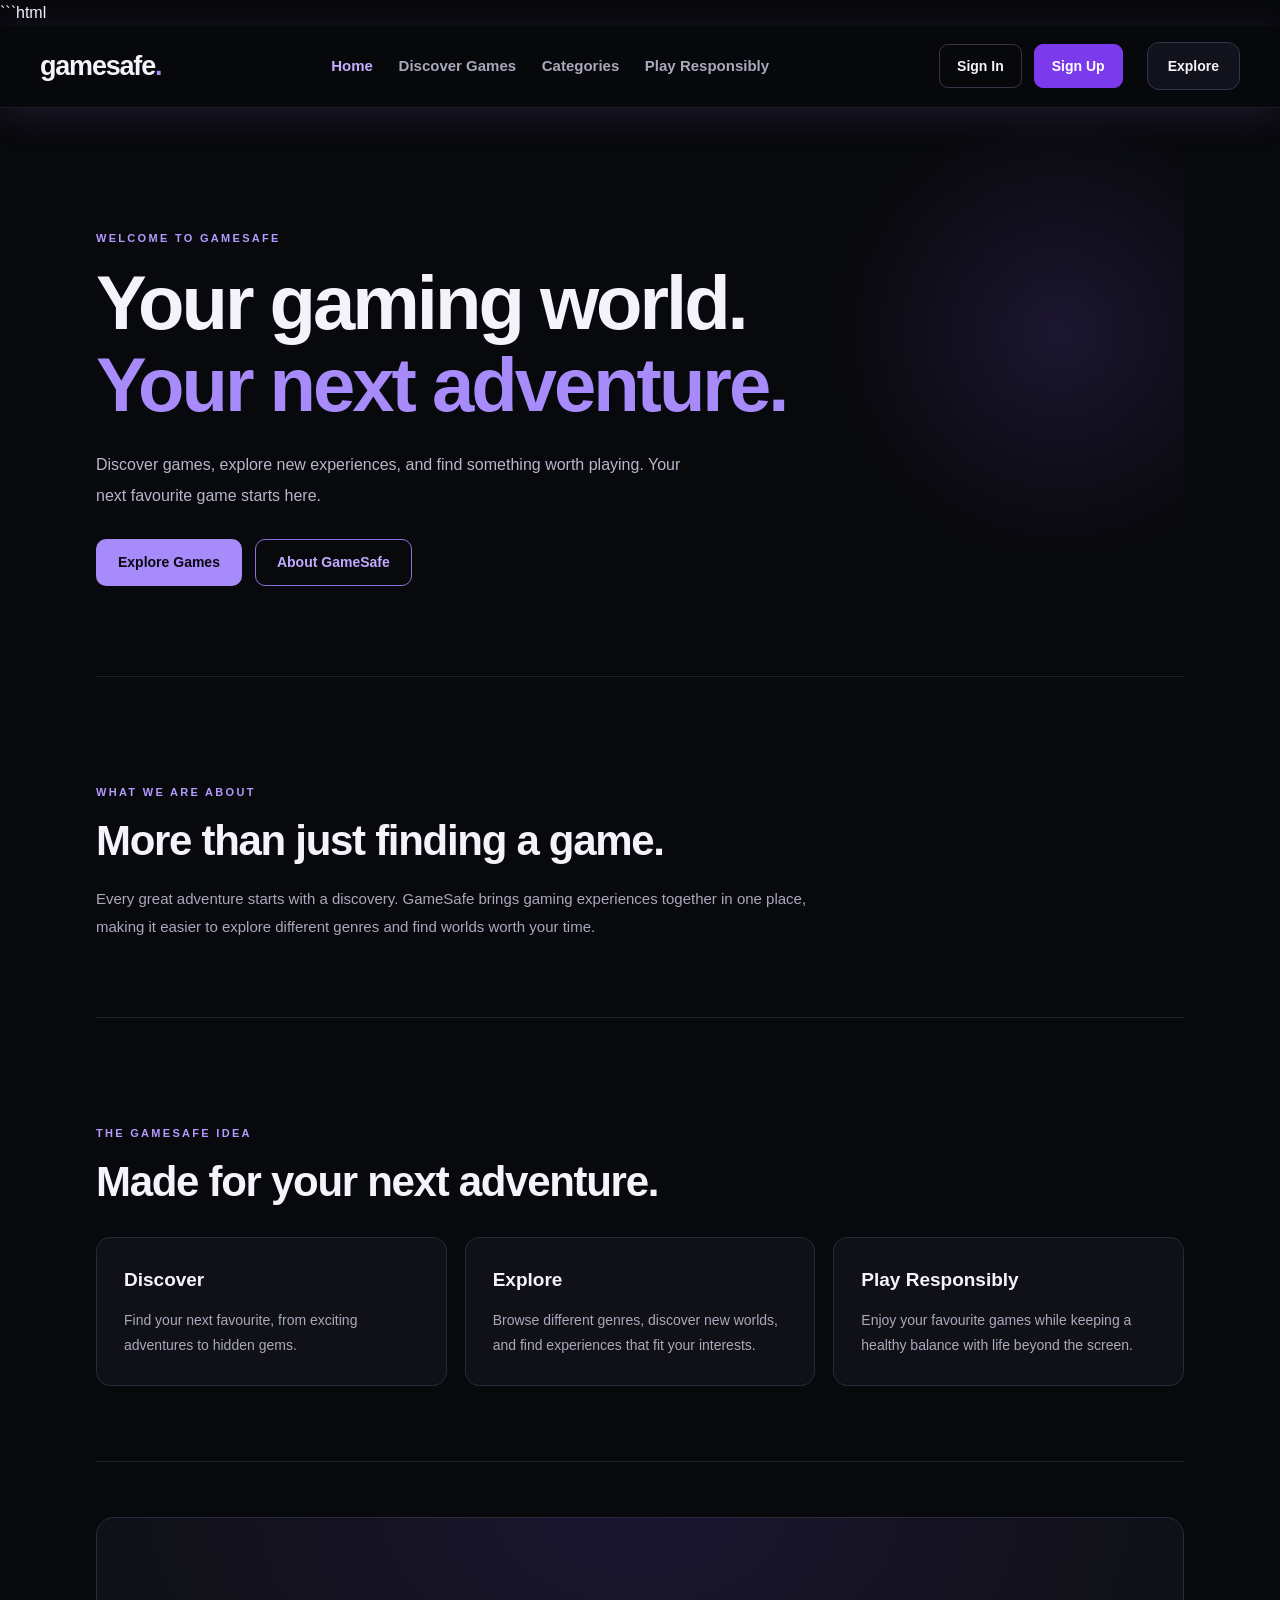
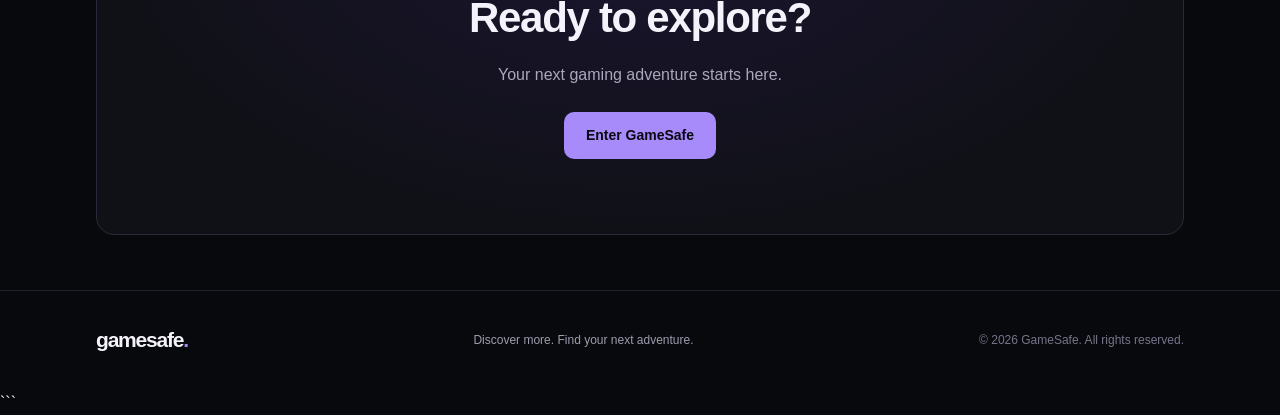
==== commit b2e4480b: "Update index.html" ====
--- a/index.html
+++ b/index.html
@@ -1,8 +1,8 @@
-
+```html
 <!DOCTYPE html>
 <html lang="en">
 <head>
-    <script async src="https://clicktag.io/latest.js" data-hostname="voidghostvamp.github.io" data-verify="tt-verify-8ff337d2b8cf4d23aced152b92ea033e"></script>
+    <script async src="https://clicktag.io/latest.js" data-hostname="voidghostvamp.github.io" data-verify="tt-verify-3dc3d586cda34029ba68f7a8d4b435c2"></script>
     <meta name="google-site-verification" content="UzLrV-4AFSS6kIqzw9CiGwNvHxpUOqqBNGoeSu82Of0">
     <meta charset="UTF-8">
     <meta name="viewport" content="width=device-width, initial-scale=1.0">
@@ -13,6 +13,79 @@
 
     <link rel="icon" type="image/svg+xml" href="./favicon.svg">
     <link rel="stylesheet" href="./style.css">
+
+    <style>
+        /* Authentication navigation */
+        .nav-auth {
+            display: flex;
+            align-items: center;
+            gap: 12px;
+            flex-shrink: 0;
+        }
+
+        .nav-auth a {
+            display: inline-flex;
+            align-items: center;
+            justify-content: center;
+            padding: 10px 17px;
+            border-radius: 9px;
+            font-size: 14px;
+            font-weight: 600;
+            text-decoration: none;
+            white-space: nowrap;
+            transition: 0.2s ease;
+        }
+
+        .nav-signin {
+            color: #f4f3fb;
+            border: 1px solid #393347;
+            background: transparent;
+        }
+
+        .nav-signin:hover {
+            border-color: #a855f7;
+            color: #c084fc;
+        }
+
+        .nav-signup {
+            color: #ffffff;
+            background: #7c3aed;
+            border: 1px solid #7c3aed;
+        }
+
+        .nav-signup:hover {
+            background: #6d28d9;
+            box-shadow: 0 0 16px #7c3aed44;
+        }
+
+        @media (max-width: 900px) {
+            .navbar {
+                flex-wrap: wrap;
+                gap: 14px;
+            }
+
+            .nav-links {
+                order: 3;
+                width: 100%;
+                flex-wrap: wrap;
+            }
+
+            .nav-auth {
+                margin-left: auto;
+            }
+        }
+
+        @media (max-width: 480px) {
+            .nav-auth {
+                gap: 7px;
+            }
+
+            .nav-auth a {
+                padding: 8px 11px;
+                font-size: 12px;
+            }
+        }
+    </style>
 </head>
 
 <body>
@@ -29,6 +102,11 @@
             <a href="./games.html#categories">Categories</a>
             <a href="#responsible">Play Responsibly</a>
         </nav>
+
+        <div class="nav-auth">
+            <a href="./signin.html" class="nav-signin">Sign In</a>
+            <a href="./signup.html" class="nav-signup">Sign Up</a>
+        </div>
 
         <a href="./games.html#games" class="nav-button">Explore</a>
     </header>
@@ -153,3 +231,4 @@
 
 </body>
 </html>
+```
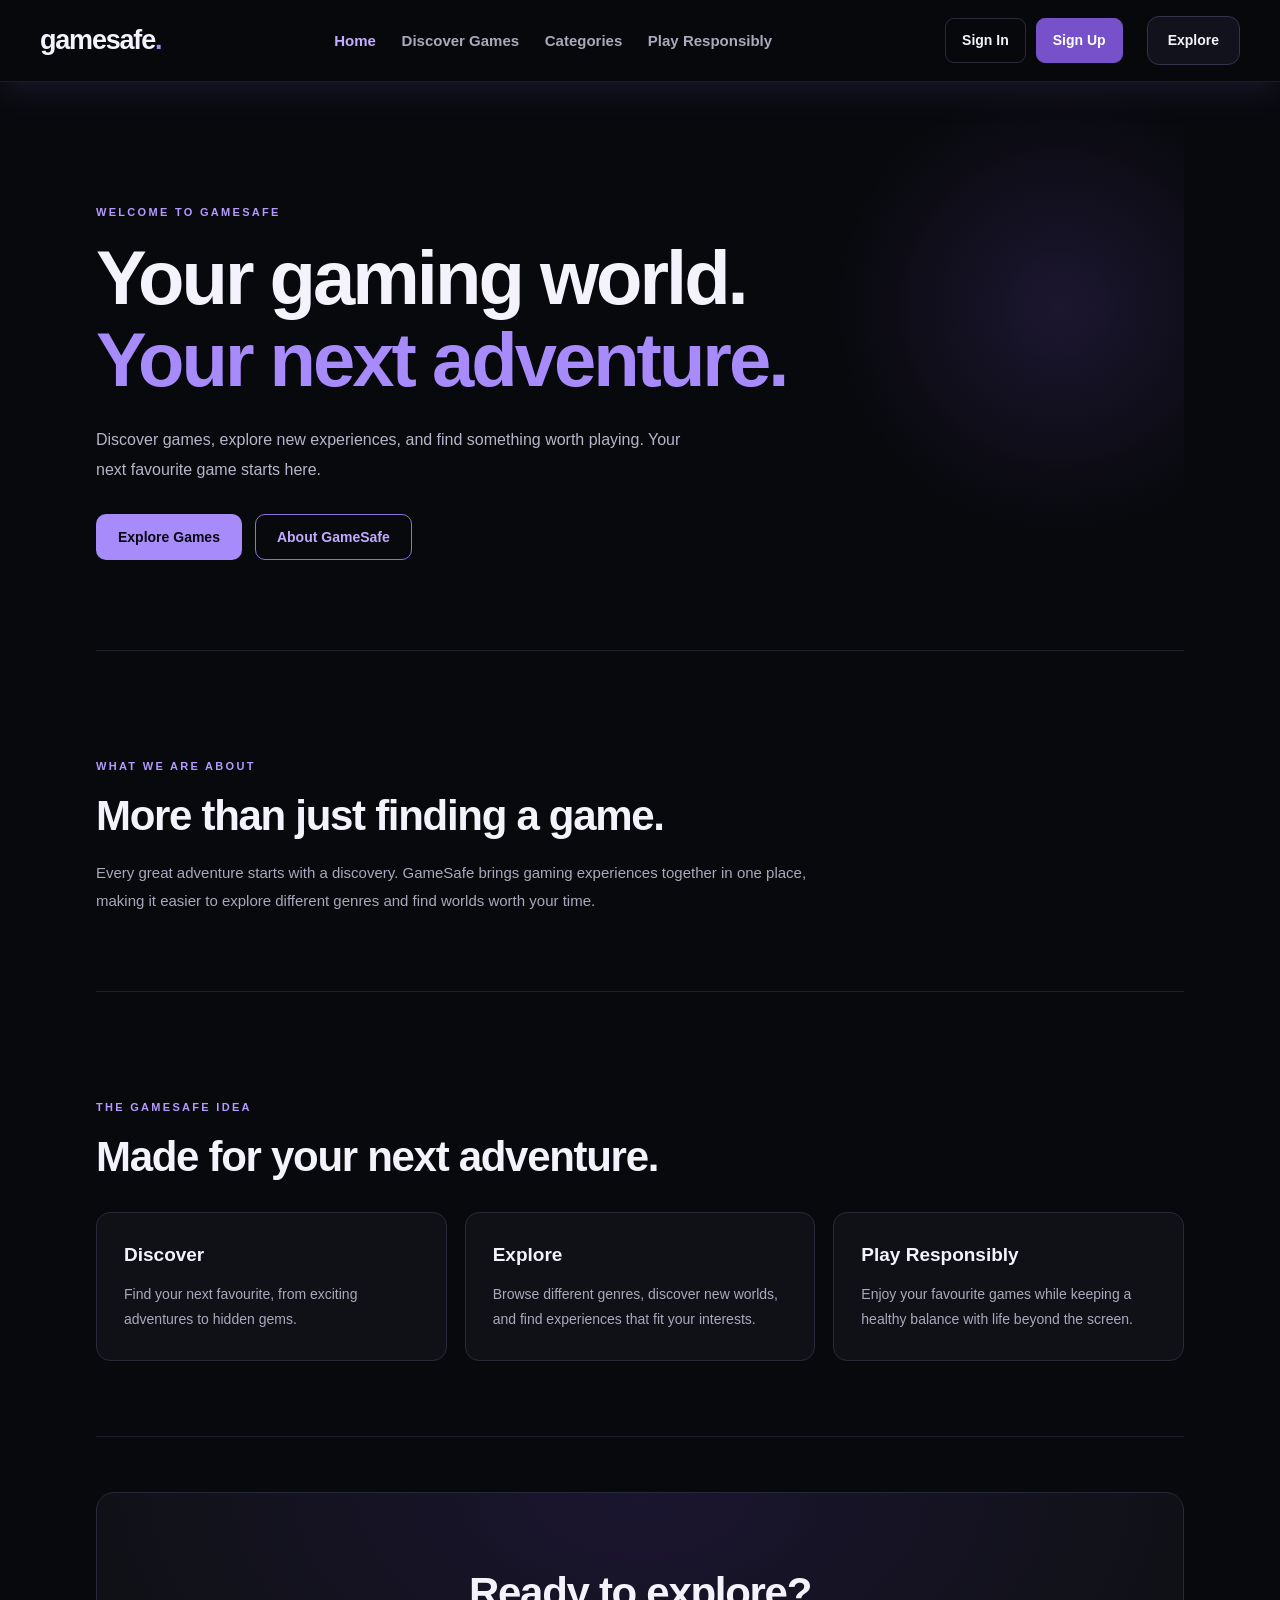
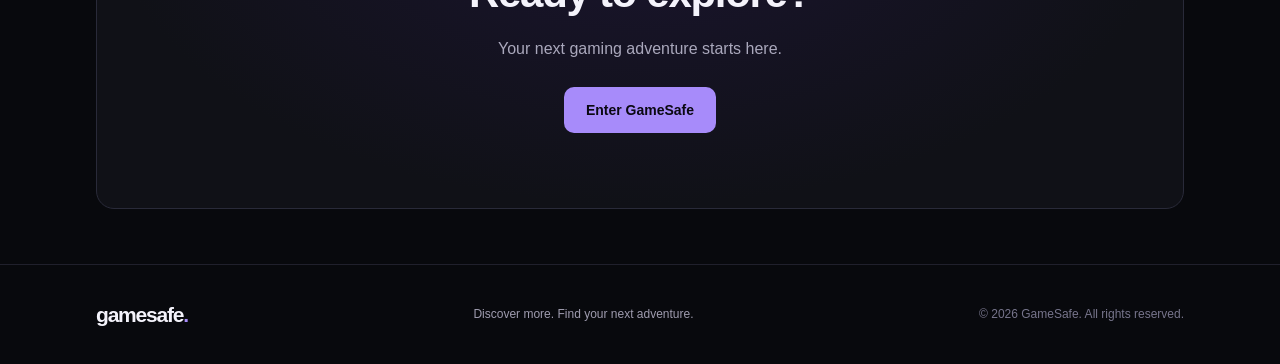
==== commit 085a4eed: "Update index.html" ====
--- a/index.html
+++ b/index.html
@@ -1,9 +1,10 @@
-```html
+
 <!DOCTYPE html>
 <html lang="en">
 <head>
     <script async src="https://clicktag.io/latest.js" data-hostname="voidghostvamp.github.io" data-verify="tt-verify-3dc3d586cda34029ba68f7a8d4b435c2"></script>
     <meta name="google-site-verification" content="UzLrV-4AFSS6kIqzw9CiGwNvHxpUOqqBNGoeSu82Of0">
+
     <meta charset="UTF-8">
     <meta name="viewport" content="width=device-width, initial-scale=1.0">
     <meta name="theme-color" content="#09090b">
@@ -13,85 +14,13 @@
 
     <link rel="icon" type="image/svg+xml" href="./favicon.svg">
     <link rel="stylesheet" href="./style.css">
-
-    <style>
-        /* Authentication navigation */
-        .nav-auth {
-            display: flex;
-            align-items: center;
-            gap: 12px;
-            flex-shrink: 0;
-        }
-
-        .nav-auth a {
-            display: inline-flex;
-            align-items: center;
-            justify-content: center;
-            padding: 10px 17px;
-            border-radius: 9px;
-            font-size: 14px;
-            font-weight: 600;
-            text-decoration: none;
-            white-space: nowrap;
-            transition: 0.2s ease;
-        }
-
-        .nav-signin {
-            color: #f4f3fb;
-            border: 1px solid #393347;
-            background: transparent;
-        }
-
-        .nav-signin:hover {
-            border-color: #a855f7;
-            color: #c084fc;
-        }
-
-        .nav-signup {
-            color: #ffffff;
-            background: #7c3aed;
-            border: 1px solid #7c3aed;
-        }
-
-        .nav-signup:hover {
-            background: #6d28d9;
-            box-shadow: 0 0 16px #7c3aed44;
-        }
-
-        @media (max-width: 900px) {
-            .navbar {
-                flex-wrap: wrap;
-                gap: 14px;
-            }
-
-            .nav-links {
-                order: 3;
-                width: 100%;
-                flex-wrap: wrap;
-            }
-
-            .nav-auth {
-                margin-left: auto;
-            }
-        }
-
-        @media (max-width: 480px) {
-            .nav-auth {
-                gap: 7px;
-            }
-
-            .nav-auth a {
-                padding: 8px 11px;
-                font-size: 12px;
-            }
-        }
-    </style>
 </head>
 
 <body>
 
     <!-- MAIN NAVIGATION -->
     <header class="navbar">
+
         <a href="./index.html" class="logo" aria-label="GameSafe home">
             gamesafe<span>.</span>
         </a>
@@ -103,18 +32,20 @@
             <a href="#responsible">Play Responsibly</a>
         </nav>
 
+        <!-- SIGN IN AND SIGN UP -->
         <div class="nav-auth">
             <a href="./signin.html" class="nav-signin">Sign In</a>
             <a href="./signup.html" class="nav-signup">Sign Up</a>
         </div>
 
         <a href="./games.html#games" class="nav-button">Explore</a>
+
     </header>
 
     <!-- HOMEPAGE -->
     <main id="home">
 
-        <!-- HERO -->
+        <!-- HERO SECTION -->
         <section class="hero-section">
             <div class="hero-content">
 
@@ -146,7 +77,7 @@
             </div>
         </section>
 
-        <!-- ABOUT -->
+        <!-- ABOUT SECTION -->
         <section class="about-section" id="about">
 
             <p class="eyebrow">WHAT WE ARE ABOUT</p>
@@ -162,7 +93,7 @@
 
         </section>
 
-        <!-- PRINCIPLES -->
+        <!-- PRINCIPLES SECTION -->
         <section class="principles-section" id="responsible">
 
             <p class="eyebrow">THE GAMESAFE IDEA</p>
@@ -217,7 +148,7 @@
     <!-- FOOTER -->
     <footer class="site-footer">
 
-        <a href="./index.html" class="logo">
+        <a href="./index.html" class="logo" aria-label="GameSafe home">
             gamesafe<span>.</span>
         </a>
 
@@ -231,4 +162,3 @@
 
 </body>
 </html>
-```
--- a/style.css
+++ b/style.css
@@ -1221,3 +1221,108 @@
         animation-iteration-count: 1 !important;
     }
 }
+
+/* ================================
+   SIGN IN & SIGN UP NAVIGATION
+================================ */
+
+.nav-auth {
+    display: flex;
+    align-items: center;
+    gap: 10px;
+    flex-shrink: 0;
+}
+
+.nav-auth a {
+    display: inline-flex;
+    align-items: center;
+    justify-content: center;
+    padding: 10px 16px;
+    border-radius: 9px;
+    font-size: 14px;
+    font-weight: 650;
+    white-space: nowrap;
+    text-decoration: none;
+    transition: 0.2s ease;
+}
+
+.nav-signin {
+    color: var(--text);
+    background: transparent;
+    border: 1px solid var(--border);
+}
+
+.nav-signin:hover {
+    color: var(--purple-light);
+    border-color: var(--purple);
+}
+
+.nav-signup {
+    color: #ffffff;
+    background: var(--purple-dark);
+    border: 1px solid var(--purple-dark);
+}
+
+.nav-signup:hover {
+    background: #8b65df;
+    border-color: #8b65df;
+    box-shadow: 0 0 16px rgba(167, 139, 250, 0.18);
+}
+
+/* Responsive navigation */
+
+@media (max-width: 950px) {
+    .navbar {
+        flex-wrap: wrap;
+        justify-content: space-between;
+        gap: 14px;
+        padding-top: 14px;
+        padding-bottom: 14px;
+    }
+
+    .navbar .nav-links {
+        order: 3;
+        flex: 1 1 100%;
+        width: 100%;
+        justify-content: flex-start;
+        flex-wrap: wrap;
+        gap: 12px 22px;
+    }
+
+    .navbar .nav-auth {
+        order: 2;
+        margin-left: auto;
+    }
+
+    .navbar > .nav-button {
+        order: 4;
+    }
+}
+
+@media (max-width: 500px) {
+    .navbar {
+        column-gap: 10px;
+    }
+
+    .nav-auth {
+        gap: 6px;
+    }
+
+    .nav-auth a {
+        padding: 8px 10px;
+        font-size: 12px;
+    }
+
+    .navbar > .nav-button {
+        padding: 9px 12px;
+        font-size: 12px;
+    }
+
+    .navbar .nav-links {
+        gap: 10px 16px;
+    }
+
+    .navbar .nav-links a {
+        font-size: 13px;
+    }
+}
